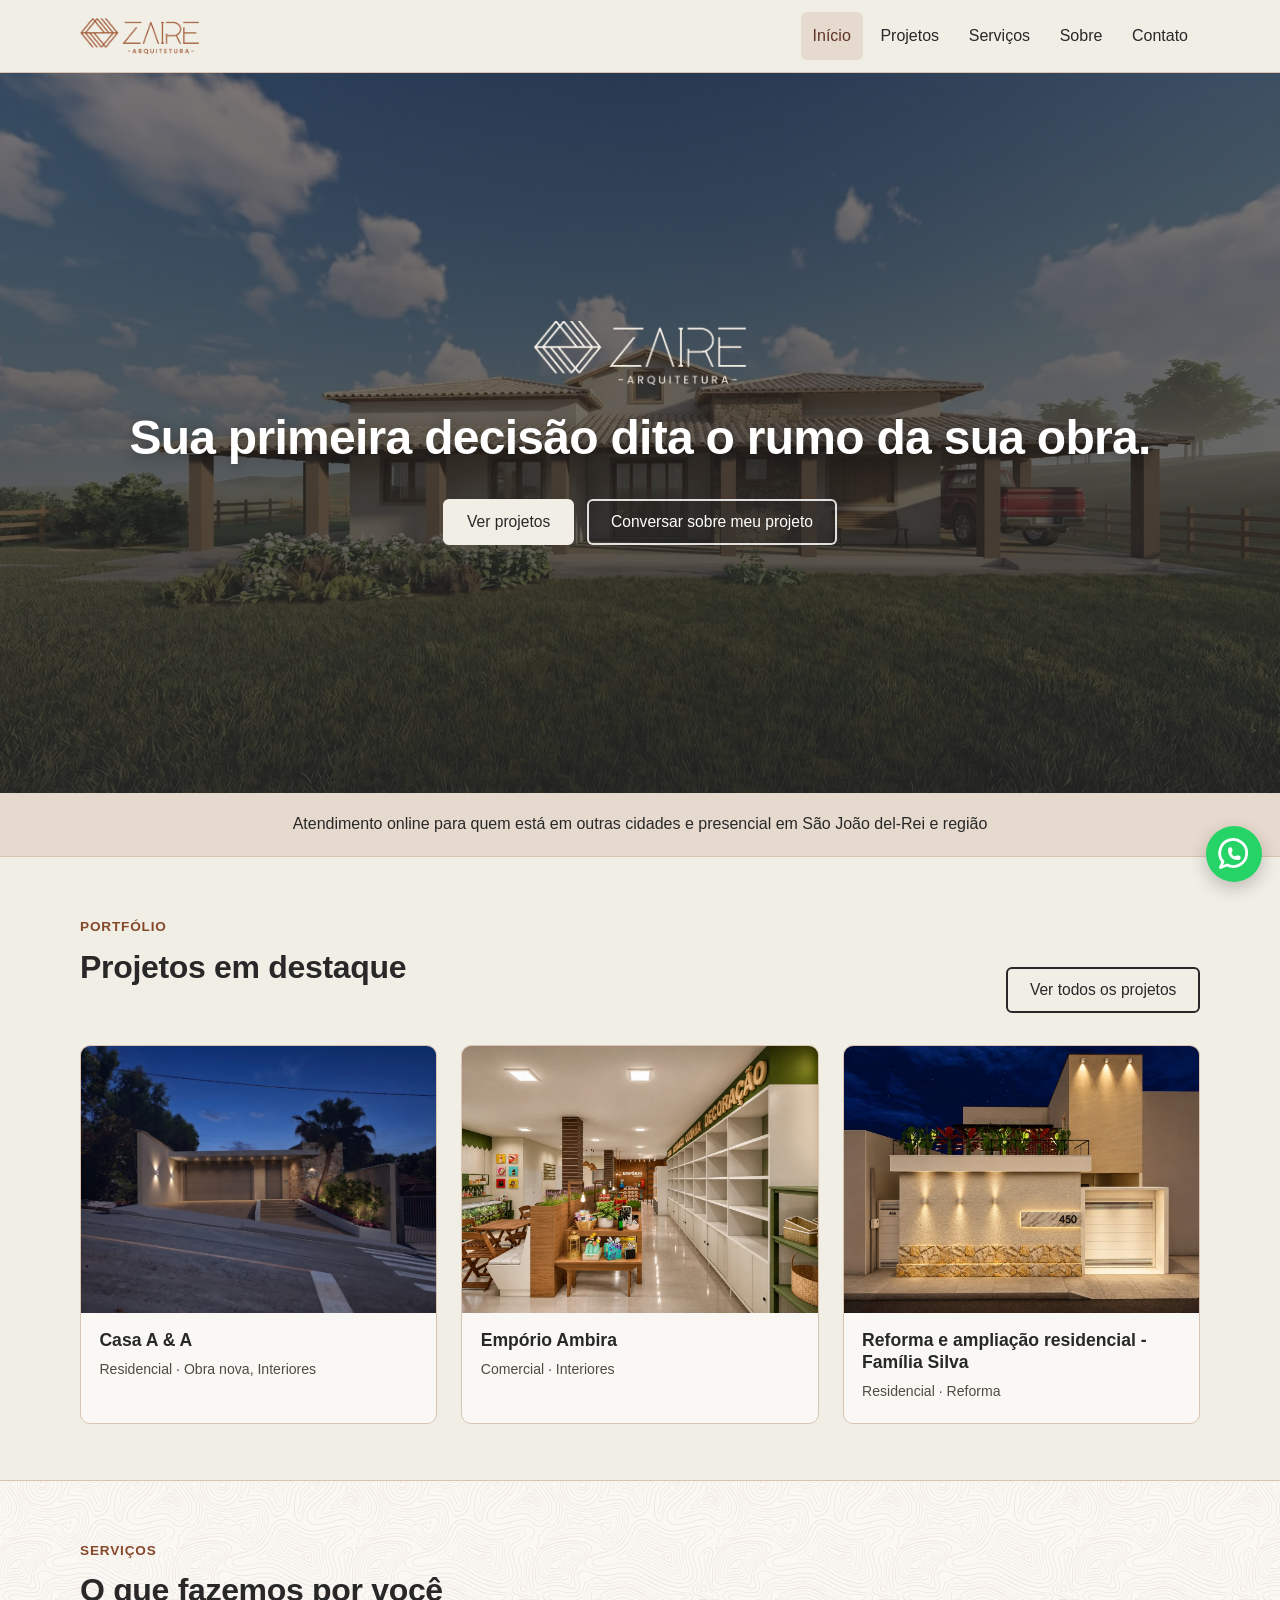
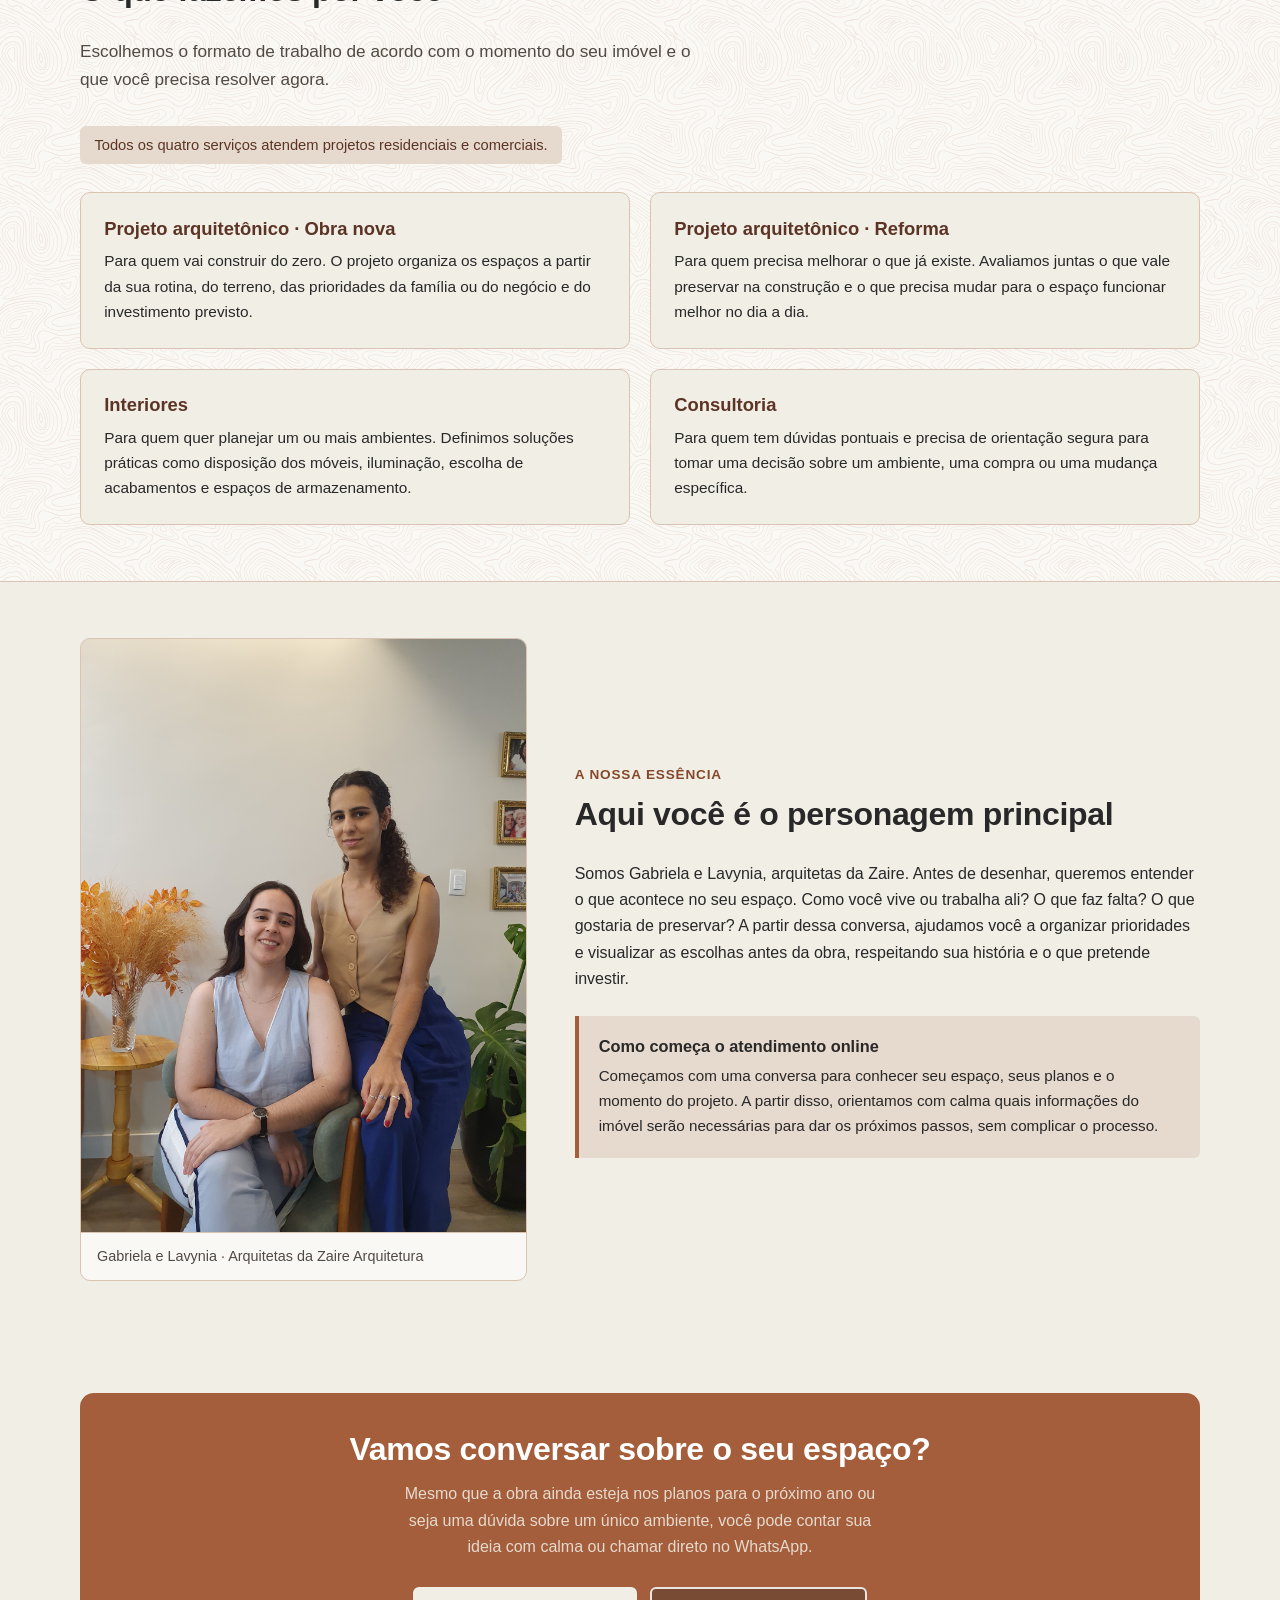
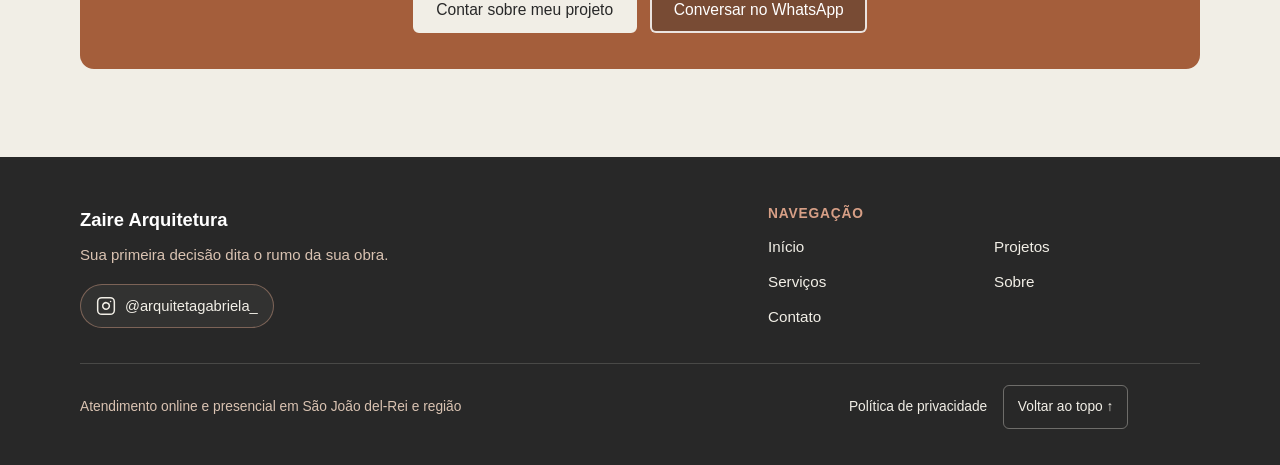
==== index.html @ a19898b3 "first commit" ====
<!DOCTYPE html>
<html lang="pt-BR" class="no-js">
<head>
  <meta charset="utf-8">
  <meta name="viewport" content="width=device-width, initial-scale=1">
  <title>Zaire Arquitetura · Projetos residenciais e comerciais</title>
  <meta name="description" content="Zaire Arquitetura, por Gabriela e Lavynia. Projetos de obra nova, reforma, interiores e consultoria com atendimento online e presencial em São João del-Rei e região.">
  <link rel="stylesheet" href="assets/css/styles.css">
</head>
<body id="topo">
  <a class="skip-link" href="#conteudo">Pular para o conteúdo</a>

  <header class="site-header">
    <div class="container header-inner">
      <a class="brand-link" href="index.html" data-brand-logo>Zaire Arquitetura</a>

      <button
        type="button"
        class="menu-toggle"
        data-menu-toggle
        aria-expanded="false"
        aria-controls="menu-principal"
        aria-label="Abrir menu de navegação"
      >
        Menu
      </button>

      <nav id="menu-principal" class="site-nav" data-site-nav aria-label="Navegação principal">
        <ul class="nav-list">
          <li><a class="nav-link" href="index.html" aria-current="page">Início</a></li>
          <li><a class="nav-link" href="projetos.html">Projetos</a></li>
          <li><a class="nav-link" href="#servicos">Serviços</a></li>
          <li><a class="nav-link" href="#sobre">Sobre</a></li>
          <li><a class="nav-link" href="contato.html">Contato</a></li>
        </ul>
      </nav>
    </div>
  </header>

  <main id="conteudo">
    <!-- Primeira tela: foto de arquitetura, logo centralizada e frase -->
    <section class="hero" aria-label="Apresentação da Zaire Arquitetura">
      <div class="hero-media">
        <img
          src="assets/img/marca/hero-placeholder.webp"
          alt="Ambiente arquitetônico com luz natural — Zaire Arquitetura"
          width="1600"
          height="1000"
          fetchpriority="high"
          decoding="async"
          class="hero-img"
          data-hero-img
        >
        <div class="hero-scrim" aria-hidden="true"></div>
      </div>

      <div class="container hero-content">
        <div class="hero-brand" data-hero-logo>
          <span class="hero-brand-text">Zaire Arquitetura</span>
        </div>

        <h1 class="hero-title">
          Sua primeira decisão dita o rumo da sua obra.
        </h1>

        <div class="hero-actions">
          <a class="btn btn-light" href="projetos.html">Ver projetos</a>
          <a class="btn btn-outline-light" href="contato.html">Conversar sobre meu projeto</a>
        </div>
      </div>
    </section>

    <!-- Abrangência de atendimento -->
    <section class="service-area-bar" aria-label="Abrangência de atendimento">
      <div class="container">
        <p class="service-area-text">
          Atendimento online para quem está em outras cidades e presencial em São João del-Rei e região
        </p>
      </div>
    </section>

    <!-- 1. Projetos em destaque -->
    <section class="section" aria-labelledby="titulo-destaques">
      <div class="container">
        <div class="section-header-row">
          <div>
            <span class="eyebrow">Portfólio</span>
            <h2 id="titulo-destaques">Projetos em destaque</h2>
          </div>
          <a class="btn btn-secondary" href="projetos.html">Ver todos os projetos</a>
        </div>

        <div class="projects-grid" data-featured-projects>
          <noscript>
            <p>Ative o JavaScript para carregar os projetos em destaque aqui, ou acesse diretamente a <a href="projetos.html">página de projetos</a>.</p>
          </noscript>
        </div>
      </div>
    </section>

    <!-- 2. O que fazemos por você -->
    <section id="servicos" data-pattern-band class="section section-alt" aria-labelledby="titulo-servicos">
      <div class="container">
        <div class="section-header">
          <span class="eyebrow">Serviços</span>
          <h2 id="titulo-servicos">O que fazemos por você</h2>
          <p class="lead">Escolhemos o formato de trabalho de acordo com o momento do seu imóvel e o que você precisa resolver agora.</p>
        </div>

        <p class="services-note">Todos os quatro serviços atendem projetos residenciais e comerciais.</p>

        <div class="services-grid">
          <article class="service-card">
            <h3>Projeto arquitetônico · Obra nova</h3>
            <p>Para quem vai construir do zero. O projeto organiza os espaços a partir da sua rotina, do terreno, das prioridades da família ou do negócio e do investimento previsto.</p>
          </article>

          <article class="service-card">
            <h3>Projeto arquitetônico · Reforma</h3>
            <p>Para quem precisa melhorar o que já existe. Avaliamos juntas o que vale preservar na construção e o que precisa mudar para o espaço funcionar melhor no dia a dia.</p>
          </article>

          <article class="service-card">
            <h3>Interiores</h3>
            <p>Para quem quer planejar um ou mais ambientes. Definimos soluções práticas como disposição dos móveis, iluminação, escolha de acabamentos e espaços de armazenamento.</p>
          </article>

          <article class="service-card">
            <h3>Consultoria</h3>
            <p>Para quem tem dúvidas pontuais e precisa de orientação segura para tomar uma decisão sobre um ambiente, uma compra ou uma mudança específica.</p>
          </article>
        </div>
      </div>
    </section>

    <!-- 3. Sobre a Zaire / A nossa essência -->
    <section id="sobre" class="section" aria-labelledby="titulo-sobre">
      <div class="container">
        <div class="about-grid">
          <figure class="about-media" style="margin: 0;">
            <img
              src="assets/img/equipe/equipe-placeholder.webp"
              alt="Espaço reservado para foto das arquitetas Gabriela e Lavynia, da Zaire Arquitetura"
              width="900"
              height="1080"
              loading="lazy"
              decoding="async"
              data-equipe-img
            >
            <figcaption class="about-caption">
              <span data-arquitetas>Gabriela e Lavynia</span> · Arquitetas da Zaire Arquitetura
            </figcaption>
          </figure>

          <div>
            <span class="eyebrow">A nossa essência</span>
            <h2 id="titulo-sobre">Aqui você é o personagem principal</h2>

            <p>
              Somos <span data-arquitetas>Gabriela e Lavynia</span>, arquitetas da Zaire. Antes de desenhar, queremos entender o que acontece no seu espaço. Como você vive ou trabalha ali? O que faz falta? O que gostaria de preservar? A partir dessa conversa, ajudamos você a organizar prioridades e visualizar as escolhas antes da obra, respeitando sua história e o que pretende investir.
            </p>

            <div class="about-online-box">
              <h3>Como começa o atendimento online</h3>
              <p>
                Começamos com uma conversa para conhecer seu espaço, seus planos e o momento do projeto. A partir disso, orientamos com calma quais informações do imóvel serão necessárias para dar os próximos passos, sem complicar o processo.
              </p>
            </div>
          </div>
        </div>
      </div>
    </section>

    <!-- 4. Convite para conversar -->
    <section class="section" aria-labelledby="titulo-convite">
      <div class="container">
        <div class="cta-box">
          <h2 id="titulo-convite">Vamos conversar sobre o seu espaço?</h2>
          <p>
            Mesmo que a obra ainda esteja nos planos para o próximo ano ou seja uma dúvida sobre um único ambiente, você pode contar sua ideia com calma ou chamar direto no WhatsApp.
          </p>
          <div class="cta-actions">
            <a class="btn btn-light" href="contato.html">Contar sobre meu projeto</a>
            <a
              class="btn btn-outline-light"
              href="https://wa.me/5532998498788?text=Ol%C3%A1%21%20Vim%20pelo%20site%20da%20Zaire%20Arquitetura%20e%20gostaria%20de%20conversar%20sobre%20um%20projeto."
              data-whatsapp-link="padrao"
              target="_blank"
              rel="noopener noreferrer"
            >Conversar no WhatsApp</a>
          </div>
        </div>
      </div>
    </section>
  </main>

  <footer class="site-footer">
    <div class="container">
      <div class="footer-grid">
        <div>
          <p class="footer-brand-name">Zaire Arquitetura</p>
          <p class="footer-phrase">Sua primeira decisão dita o rumo da sua obra.</p>
          <p class="footer-instagram" data-instagram-item hidden>
            <a class="footer-instagram-link" href="#" target="_blank" rel="noopener noreferrer">
              <svg viewBox="0 0 24 24" width="20" height="20" fill="none" stroke="currentColor" stroke-width="1.8" stroke-linecap="round" stroke-linejoin="round" aria-hidden="true" focusable="false">
                <rect x="2" y="2" width="20" height="20" rx="5" ry="5"/>
                <path d="M16 11.37A4 4 0 1 1 12.63 8 4 4 0 0 1 16 11.37z"/>
                <line x1="17.5" y1="6.5" x2="17.51" y2="6.5"/>
              </svg>
              <span data-instagram-label>Instagram</span>
            </a>
          </p>
        </div>

        <div>
          <h2 class="footer-heading">Navegação</h2>
          <ul class="footer-links footer-links--two-col">
            <li><a href="index.html">Início</a></li>
            <li><a href="projetos.html">Projetos</a></li>
            <li><a href="index.html#servicos">Serviços</a></li>
            <li><a href="index.html#sobre">Sobre</a></li>
            <li><a href="contato.html">Contato</a></li>
          </ul>
        </div>
      </div>

      <div class="footer-bottom">
        <span>Atendimento online e presencial em São João del-Rei e região</span>
        <div class="footer-bottom-actions">
          <a href="privacidade.html">Política de privacidade</a>
          <a class="back-to-top" href="#topo">Voltar ao topo ↑</a>
        </div>
      </div>
    </div>
  </footer>

  <!-- Botão flutuante verde do WhatsApp -->
  <a
    class="whatsapp-float"
    href="https://wa.me/5532998498788?text=Ol%C3%A1%21%20Vim%20pelo%20site%20da%20Zaire%20Arquitetura%20e%20gostaria%20de%20conversar%20sobre%20um%20projeto."
    data-whatsapp-link="padrao"
    target="_blank"
    rel="noopener noreferrer"
    aria-label="Conversar no WhatsApp com a Zaire Arquitetura"
    title="Conversar no WhatsApp"
  >
    <svg viewBox="0 0 24 24" width="36" height="36" fill="none" stroke="currentColor" stroke-width="1.9" stroke-linecap="round" stroke-linejoin="round" aria-hidden="true" focusable="false">
      <path d="M3 21l1.65-3.8A9 9 0 1 1 7.4 19.35L3 21z"/>
      <path d="M9 10a.5.5 0 0 0 1 0V9a.5.5 0 0 0-1 0v1a5 5 0 0 0 5 5h1a.5.5 0 0 0 0-1h-1a.5.5 0 0 0 0 1"/>
    </svg>
  </a>

  <script src="assets/js/dados.js" defer></script>
  <script src="assets/js/main.js" defer></script>
</body>
</html>
---- assets/css/styles.css ----
/* ==========================================================================
   Zaire Arquitetura — Estilos principais (mobile-first, sem dependências)
   ========================================================================== */

/* Fontes locais Poppins (WOFF2). Enquanto os arquivos não forem adicionados
   em assets/fonts/, o navegador usa automaticamente as fontes de fallback. */
@font-face {
  font-family: "Poppins";
  src: url("../fonts/poppins-regular.woff2") format("woff2");
  font-weight: 400;
  font-style: normal;
  font-display: swap;
}

@font-face {
  font-family: "Poppins";
  src: url("../fonts/poppins-medium.woff2") format("woff2");
  font-weight: 500;
  font-style: normal;
  font-display: swap;
}

@font-face {
  font-family: "Poppins";
  src: url("../fonts/poppins-semibold.woff2") format("woff2");
  font-weight: 600;
  font-style: normal;
  font-display: swap;
}

:root {
  /* Cores principais */
  --cinnamon: #A45E3B;
  --cinnamon-dark: #86482A; /* Contraste >= 5.5:1 sobre Soft Linen */
  --linen: #F1EEE6;
  --linen-surface: #FAF8F4;
  --light-bronze: #D79F86;
  --desert-sand: #DAC3B2;
  --shadow-grey: #282828;

  /* Cores de apoio */
  --pale-oak: #D5C2A2;
  --espresso: #5C3425;
  --almond-cream: #E6D9CD;
  --reddish-brown: #96412C;
  --hunter-green: #465A35;
  --molten-lava: #6F2313;

  /* Semântica */
  --bg: var(--linen);
  --surface: var(--linen-surface);
  --surface-alt: var(--almond-cream);
  --text: var(--shadow-grey);
  --text-muted: #514A44;
  --border: var(--desert-sand);
  --focus: var(--espresso);

  /* Tipografia e espaçamento */
  --font-sans: "Poppins", "Segoe UI", Roboto, "Helvetica Neue", Arial, sans-serif;
  --radius-sm: 6px;
  --radius-md: 10px;
  --radius-lg: 14px;
  --container-max: 1160px;
  --header-height: 72px;
}

/* Reset suave */
*,
*::before,
*::after {
  box-sizing: border-box;
}

html {
  scroll-behavior: smooth;
  font-size: 100%;
}

@media (prefers-reduced-motion: reduce) {
  html {
    scroll-behavior: auto;
  }
  *,
  *::before,
  *::after {
    transition-duration: 0.01ms !important;
    animation-duration: 0.01ms !important;
  }
}

body {
  margin: 0;
  font-family: var(--font-sans);
  font-size: 1rem;
  line-height: 1.65;
  color: var(--text);
  background-color: var(--bg);
  -webkit-font-smoothing: antialiased;
}

img {
  display: block;
  max-width: 100%;
  height: auto;
}

a {
  color: var(--cinnamon-dark);
  text-underline-offset: 3px;
}

a:hover {
  color: var(--espresso);
}

/* Foco visível para navegação por teclado */
:focus-visible {
  outline: 3px solid var(--focus);
  outline-offset: 3px;
  border-radius: 3px;
}

/* Link para pular ao conteúdo */
.skip-link {
  position: absolute;
  left: -9999px;
  top: 0;
  z-index: 1000;
  background: var(--shadow-grey);
  color: #FFFFFF;
  padding: 0.85rem 1.25rem;
  font-weight: 500;
  text-decoration: none;
}

.skip-link:focus {
  left: 1rem;
  top: 1rem;
}

/* Utilitários */
.container {
  width: 100%;
  max-width: var(--container-max);
  margin-inline: auto;
  padding-inline: 1.25rem;
}

.sr-only {
  position: absolute;
  width: 1px;
  height: 1px;
  padding: 0;
  margin: -1px;
  overflow: hidden;
  clip: rect(0, 0, 0, 0);
  white-space: nowrap;
  border: 0;
}

[hidden] {
  display: none !important;
}

/* Tipografia */
h1, h2, h3, h4 {
  margin-top: 0;
  line-height: 1.25;
  font-weight: 600;
  color: var(--shadow-grey);
}

h1 {
  font-size: clamp(1.75rem, 4.5vw, 2.65rem);
  letter-spacing: -0.015em;
}

h2 {
  font-size: clamp(1.4rem, 3.2vw, 2rem);
  letter-spacing: -0.01em;
}

h3 {
  font-size: 1.15rem;
}

p {
  margin-top: 0;
  margin-bottom: 1rem;
}

.eyebrow {
  display: inline-block;
  font-size: 0.85rem;
  font-weight: 600;
  letter-spacing: 0.06em;
  text-transform: uppercase;
  color: var(--cinnamon-dark);
  margin-bottom: 0.5rem;
}

.lead {
  font-size: 1.075rem;
  color: var(--text-muted);
  max-width: 65ch;
}

/* Botões */
.btn {
  display: inline-flex;
  align-items: center;
  justify-content: center;
  gap: 0.5rem;
  min-height: 46px;
  padding: 0.72rem 1.35rem;
  border-radius: var(--radius-sm);
  border: 2px solid transparent;
  font-family: inherit;
  font-size: 0.975rem;
  font-weight: 500;
  line-height: 1.2;
  text-decoration: none;
  cursor: pointer;
  transition: background-color 0.18s ease, color 0.18s ease, border-color 0.18s ease;
}

.btn-primary {
  background-color: var(--cinnamon);
  color: #FFFFFF;
  border-color: var(--cinnamon);
}

.btn-primary:hover {
  background-color: var(--espresso);
  border-color: var(--espresso);
  color: #FFFFFF;
}

.btn-secondary {
  background-color: transparent;
  color: var(--shadow-grey);
  border-color: var(--shadow-grey);
}

.btn-secondary:hover {
  background-color: var(--shadow-grey);
  color: #FFFFFF;
}

.btn-light {
  background-color: var(--linen);
  color: var(--shadow-grey);
  border-color: var(--linen);
}

.btn-light:hover {
  background-color: #FFFFFF;
  border-color: #FFFFFF;
  color: var(--shadow-grey);
}

.btn-outline-light {
  background-color: rgba(40, 40, 40, 0.35);
  color: #FFFFFF;
  border-color: rgba(255, 255, 255, 0.85);
}

.btn-outline-light:hover {
  background-color: #FFFFFF;
  color: var(--shadow-grey);
  border-color: #FFFFFF;
}

.btn[disabled] {
  opacity: 0.65;
  cursor: not-allowed;
}

/* ==========================================================================
   Cabeçalho e Navegação
   ========================================================================== */
.site-header {
  position: sticky;
  top: 0;
  z-index: 100;
  background-color: rgba(241, 238, 230, 0.96);
  backdrop-filter: blur(8px);
  border-bottom: 1px solid var(--border);
}

.header-inner {
  display: flex;
  align-items: center;
  justify-content: space-between;
  min-height: var(--header-height);
  gap: 1rem;
}

.brand-link {
  display: inline-flex;
  align-items: center;
  gap: 0.6rem;
  text-decoration: none;
  color: var(--shadow-grey);
  font-weight: 600;
  font-size: 1.1rem;
  letter-spacing: 0.01em;
  padding-block: 0.35rem;
}

.brand-link:hover {
  color: var(--espresso);
}

.brand-logo-img {
  height: 36px;
  width: auto;
  object-fit: contain;
}

.menu-toggle {
  display: inline-flex;
  align-items: center;
  justify-content: center;
  gap: 0.45rem;
  min-width: 44px;
  min-height: 44px;
  padding: 0.5rem 0.75rem;
  background: transparent;
  border: 1.5px solid var(--border);
  border-radius: var(--radius-sm);
  color: var(--shadow-grey);
  font-family: inherit;
  font-size: 0.92rem;
  font-weight: 500;
  cursor: pointer;
}

.menu-toggle:hover {
  border-color: var(--cinnamon-dark);
}

.site-nav {
  display: none;
  position: absolute;
  top: 100%;
  left: 0;
  right: 0;
  background-color: var(--linen);
  border-bottom: 1px solid var(--border);
  padding: 0.75rem 1.25rem 1.25rem;
  box-shadow: 0 10px 24px rgba(40, 40, 40, 0.08);
}

.site-nav.is-open {
  display: block;
}

/* Fallback caso JS não carregue: navegação visível em telas pequenas também */
.no-js .menu-toggle {
  display: none;
}

.no-js .site-nav {
  display: block;
  position: static;
  box-shadow: none;
  border-bottom: 0;
  padding: 0.5rem 0;
}

.nav-list {
  list-style: none;
  margin: 0;
  padding: 0;
  display: flex;
  flex-direction: column;
  gap: 0.25rem;
}

.nav-link {
  display: block;
  padding: 0.65rem 0.75rem;
  color: var(--shadow-grey);
  text-decoration: none;
  font-weight: 500;
  border-radius: var(--radius-sm);
}

.nav-link:hover,
.nav-link[aria-current="page"] {
  background-color: var(--almond-cream);
  color: var(--espresso);
}

/* ==========================================================================
   Hero (Página inicial)
   ========================================================================== */
.hero {
  position: relative;
  min-height: min(82vh, 720px);
  display: flex;
  align-items: center;
  justify-content: center;
  overflow: hidden;
  background-color: var(--espresso);
  color: #FFFFFF;
}

.hero-media {
  position: absolute;
  inset: 0;
  width: 100%;
  height: 100%;
}

.hero-img {
  width: 100%;
  height: 100%;
  object-fit: cover;
  object-position: center;
}

/* Camada escura para garantir contraste mesmo com fotos claras */
.hero-scrim {
  position: absolute;
  inset: 0;
  background: linear-gradient(
    180deg,
    rgba(40, 40, 40, 0.54) 0%,
    rgba(40, 40, 40, 0.66) 55%,
    rgba(40, 40, 40, 0.80) 100%
  );
}

.hero-content {
  position: relative;
  z-index: 2;
  text-align: center;
  padding-block: 4.5rem;
  /* max-width: 720px; */
}

.hero-brand {
  margin-bottom: 1.5rem;
  display: flex;
  justify-content: center;
  align-items: center;
}

.hero-logo-img {
  max-height: 64px;
  width: auto;
}

.hero-brand-text {
  font-size: clamp(1.15rem, 2.5vw, 1.4rem);
  font-weight: 600;
  letter-spacing: 0.14em;
  text-transform: uppercase;
  color: var(--linen);
}

.hero-title {
  color: #FFFFFF;
  font-size: clamp(1.85rem, 5.2vw, 3rem);
  font-weight: 600;
  line-height: 1.22;
  margin-bottom: 2rem;
  text-shadow: 0 2px 14px rgba(0, 0, 0, 0.35);
}

.hero-actions {
  display: flex;
  flex-direction: column;
  gap: 0.85rem;
  justify-content: center;
  align-items: stretch;
  max-width: 340px;
  margin-inline: auto;
}

/* Faixa de abrangência logo após o hero */
.service-area-bar {
  background-color: var(--almond-cream);
  border-bottom: 1px solid var(--border);
  padding-block: 1.15rem;
  text-align: center;
}

.service-area-bar.has-pattern {
  background-repeat: repeat;
  background-size: 240px auto;
}

.service-area-text {
  margin: 0;
  font-size: 1rem;
  font-weight: 500;
  color: var(--shadow-grey);
}

.has-pattern {
  background-repeat: repeat;
  background-position: center;
  background-size: 360px auto; /* ajuste o tamanho do desenho conforme preferir */
}

/* ==========================================================================
   Seções gerais
   ========================================================================== */
.section {
  padding-block: 3.5rem;
}

.section-alt {
  background-color: var(--surface);
  border-top: 1px solid var(--border);
  border-bottom: 1px solid var(--border);
}

.section-header {
  margin-bottom: 2rem;
}

.section-header-row {
  display: flex;
  flex-direction: column;
  gap: 1rem;
  margin-bottom: 2rem;
}

/* ==========================================================================
   Grade de Projetos (Home e Projetos)
   ========================================================================== */
.projects-grid {
  display: grid;
  grid-template-columns: 1fr;
  gap: 1.5rem;
}

.project-card {
  display: flex;
  flex-direction: column;
  background-color: var(--surface);
  border: 1px solid var(--border);
  border-radius: var(--radius-md);
  overflow: hidden;
  text-decoration: none;
  color: inherit;
  transition: border-color 0.18s ease, transform 0.18s ease, box-shadow 0.18s ease;
}

.project-card:hover {
  border-color: var(--cinnamon);
  transform: translateY(-2px);
  box-shadow: 0 8px 22px rgba(40, 40, 40, 0.08);
  color: inherit;
}

.project-card-media {
  position: relative;
  aspect-ratio: 4 / 3;
  background-color: var(--almond-cream);
  overflow: hidden;
}

.project-card-media img {
  width: 100%;
  height: 100%;
  object-fit: cover;
}

.demo-badge {
  position: absolute;
  top: 0.75rem;
  left: 0.75rem;
  background-color: rgba(40, 40, 40, 0.86);
  color: #FFFFFF;
  font-size: 0.75rem;
  font-weight: 500;
  padding: 0.25rem 0.6rem;
  border-radius: 4px;
}

.project-card-body {
  padding: 1.1rem 1.15rem 1.25rem;
  display: flex;
  flex-direction: column;
  gap: 0.35rem;
}

.project-card-title {
  margin: 0;
  font-size: 1.1rem;
  font-weight: 600;
  color: var(--shadow-grey);
}

.project-card-meta {
  margin: 0;
  font-size: 0.88rem;
  color: var(--text-muted);
}

/* ==========================================================================
   Serviços
   ========================================================================== */
.services-note {
  display: inline-block;
  background-color: var(--almond-cream);
  color: var(--espresso);
  padding: 0.45rem 0.9rem;
  border-radius: var(--radius-sm);
  font-size: 0.92rem;
  font-weight: 500;
  margin-bottom: 1.75rem;
}

.services-grid {
  display: grid;
  grid-template-columns: 1fr;
  gap: 1.25rem;
}

.service-card {
  background-color: var(--bg);
  border: 1px solid var(--border);
  border-radius: var(--radius-md);
  padding: 1.45rem;
}

.service-card h3 {
  margin-bottom: 0.55rem;
  color: var(--espresso);
}

.service-card p {
  margin-bottom: 0;
  color: var(--text);
  font-size: 0.96rem;
}

/* ==========================================================================
   Sobre a Zaire / A nossa essência
   ========================================================================== */
.about-grid {
  display: grid;
  grid-template-columns: 1fr;
  gap: 2rem;
  align-items: center;
}

.about-media {
  border-radius: var(--radius-md);
  overflow: hidden;
  border: 1px solid var(--border);
  background-color: var(--almond-cream);
}

.about-caption {
  padding: 0.75rem 1rem;
  font-size: 0.9rem;
  font-weight: 500;
  color: var(--text-muted);
  background-color: var(--surface);
  border-top: 1px solid var(--border);
}

.about-online-box {
  margin-top: 1.5rem;
  padding: 1.25rem;
  background-color: var(--almond-cream);
  border-left: 4px solid var(--cinnamon);
  border-radius: 0 var(--radius-sm) var(--radius-sm) 0;
}

.about-online-box h3 {
  font-size: 1.02rem;
  margin-bottom: 0.4rem;
}

.about-online-box p {
  margin-bottom: 0;
  font-size: 0.95rem;
}

/* ==========================================================================
   Convite para conversar
   ========================================================================== */
.cta-box {
  background-color: var(--cinnamon);
  color: var(--linen);
  border-radius: var(--radius-lg);
  padding: 2.25rem 1.5rem;
  text-align: center;
}

.cta-box h2 {
  color: #FFFFFF;
  margin-bottom: 0.75rem;
}

.cta-box p {
  color: var(--almond-cream);
  max-width: 56ch;
  margin-inline: auto;
  margin-bottom: 1.65rem;
}

.cta-actions {
  display: flex;
  flex-direction: column;
  gap: 0.85rem;
  justify-content: center;
  max-width: 420px;
  margin-inline: auto;
}

/* ==========================================================================
   Página Projetos — Filtros
   ========================================================================== */
.page-hero {
  padding-block: 2.75rem 1.5rem;
  border-bottom: 1px solid var(--border);
  background-color: var(--surface);
}

.filters-panel {
  background-color: var(--surface);
  border: 1px solid var(--border);
  border-radius: var(--radius-md);
  padding: 1.25rem;
  margin-bottom: 1.75rem;
  display: flex;
  flex-direction: column;
  gap: 1.15rem;
}

.filter-group {
  border: 0;
  margin: 0;
  padding: 0;
}

.filter-group legend {
  font-size: 0.88rem;
  font-weight: 600;
  color: var(--text-muted);
  margin-bottom: 0.55rem;
  padding: 0;
}

.filter-chips {
  display: flex;
  flex-wrap: wrap;
  gap: 0.5rem;
}

.filter-btn {
  min-height: 44px;
  padding: 0.5rem 0.95rem;
  border-radius: 999px;
  border: 1.5px solid var(--border);
  background-color: var(--bg);
  color: var(--shadow-grey);
  font-family: inherit;
  font-size: 0.92rem;
  font-weight: 500;
  cursor: pointer;
  transition: background-color 0.15s ease, color 0.15s ease, border-color 0.15s ease;
}

.filter-btn:hover {
  border-color: var(--cinnamon);
}

.filter-btn[aria-pressed="true"] {
  background-color: var(--cinnamon);
  border-color: var(--cinnamon);
  color: #FFFFFF;
}

.filters-footer {
  display: flex;
  flex-wrap: wrap;
  align-items: center;
  justify-content: space-between;
  gap: 0.75rem;
  padding-top: 0.85rem;
  border-top: 1px solid var(--border);
  font-size: 0.92rem;
  color: var(--text-muted);
}

.btn-link-reset {
  background: none;
  border: 0;
  padding: 0.45rem 0.25rem;
  min-height: 44px;
  font-family: inherit;
  font-size: 0.92rem;
  font-weight: 600;
  color: var(--cinnamon-dark);
  text-decoration: underline;
  cursor: pointer;
}

.btn-link-reset:hover {
  color: var(--espresso);
}

.empty-state {
  text-align: center;
  background-color: var(--surface);
  border: 1px dashed var(--border);
  border-radius: var(--radius-md);
  padding: 2.5rem 1.5rem;
}

/* ==========================================================================
   Página Individual de Projeto (25% / 75% no computador)
   ========================================================================== */
.project-detail-section {
  padding-block: 2rem 4rem;
}

.back-link {
  display: inline-flex;
  align-items: center;
  gap: 0.4rem;
  min-height: 44px;
  font-weight: 500;
  text-decoration: none;
  color: var(--cinnamon-dark);
  margin-bottom: 1.25rem;
}

.back-link:hover {
  text-decoration: underline;
}

.project-layout {
  display: grid;
  grid-template-columns: 1fr;
  gap: 2rem;
  align-items: start;
}

.project-info {
  background-color: var(--surface);
  border: 1px solid var(--border);
  border-radius: var(--radius-md);
  padding: 1.5rem;
}

.project-demo-banner {
  display: inline-block;
  background-color: var(--almond-cream);
  color: var(--espresso);
  font-size: 0.82rem;
  font-weight: 600;
  padding: 0.3rem 0.65rem;
  border-radius: 4px;
  margin-bottom: 0.75rem;
}

.project-specs {
  display: grid;
  grid-template-columns: 1fr;
  gap: 0.65rem;
  margin: 1.25rem 0 1.5rem;
  padding: 1rem 0;
  border-top: 1px solid var(--border);
  border-bottom: 1px solid var(--border);
}

.spec-item dt {
  font-size: 0.8rem;
  font-weight: 600;
  text-transform: uppercase;
  letter-spacing: 0.05em;
  color: var(--text-muted);
}

.spec-item dd {
  margin: 0.1rem 0 0;
  font-size: 0.96rem;
  color: var(--shadow-grey);
}

.project-gallery {
  display: flex;
  flex-direction: column;
  gap: 1.5rem;
}

.project-figure {
  margin: 0;
  background-color: var(--surface);
  border: 1px solid var(--border);
  border-radius: var(--radius-md);
  overflow: hidden;
}

.project-figure img {
  width: 100%;
  height: auto;
}

.project-figure figcaption {
  padding: 0.7rem 1rem;
  font-size: 0.88rem;
  color: var(--text-muted);
  border-top: 1px solid var(--border);
}

/* ==========================================================================
   Página de Contato
   ========================================================================== */
.contact-options {
  display: grid;
  grid-template-columns: 1fr;
  gap: 1rem;
  margin-top: 1.5rem;
}

.contact-option-card {
  background-color: var(--bg);
  border: 1px solid var(--border);
  border-radius: var(--radius-md);
  padding: 1.25rem;
  display: flex;
  flex-direction: column;
  justify-content: space-between;
  gap: 0.85rem;
}

.contact-option-card h2 {
  font-size: 1.15rem;
  margin-bottom: 0.25rem;
}

.contact-option-card p {
  margin-bottom: 0;
  font-size: 0.94rem;
  color: var(--text-muted);
}

.contact-form-wrap {
  max-width: 760px;
}

.form-block {
  background-color: var(--surface);
  border: 1px solid var(--border);
  border-radius: var(--radius-md);
  padding: 1.5rem;
  margin-bottom: 1.5rem;
}

.form-block-title {
  font-size: 1.2rem;
  margin-bottom: 1.15rem;
  padding-bottom: 0.6rem;
  border-bottom: 1px solid var(--border);
  color: var(--espresso);
}

.field {
  margin-bottom: 1.2rem;
}

.field:last-child {
  margin-bottom: 0;
}

.field label,
.field legend {
  display: block;
  font-weight: 500;
  font-size: 0.96rem;
  margin-bottom: 0.4rem;
  color: var(--shadow-grey);
}

.field-optional {
  font-weight: 400;
  font-size: 0.86rem;
  color: var(--text-muted);
}

.field-required {
  color: var(--reddish-brown);
  font-weight: 600;
}

.field-hint {
  display: block;
  font-size: 0.86rem;
  color: var(--text-muted);
  margin-top: -0.15rem;
  margin-bottom: 0.45rem;
}

.field input[type="text"],
.field input[type="tel"],
.field select,
.field textarea {
  width: 100%;
  min-height: 46px;
  padding: 0.65rem 0.85rem;
  font-family: inherit;
  font-size: 1rem;
  color: var(--shadow-grey);
  background-color: #FFFFFF;
  border: 1.5px solid var(--border);
  border-radius: var(--radius-sm);
}

.field textarea {
  min-height: 120px;
  resize: vertical;
}

.field input[aria-invalid="true"],
.field select[aria-invalid="true"],
.field textarea[aria-invalid="true"] {
  border-color: var(--molten-lava);
}

.field-error {
  margin-top: 0.35rem;
  font-size: 0.88rem;
  font-weight: 500;
  color: var(--molten-lava);
}

.radio-group {
  border: 0;
  padding: 0;
  margin: 0;
}

.radio-options {
  display: flex;
  flex-wrap: wrap;
  gap: 0.6rem;
}

.radio-pill {
  position: relative;
  display: inline-flex;
  align-items: center;
  gap: 0.45rem;
  min-height: 44px;
  padding: 0.5rem 0.9rem;
  background-color: #FFFFFF;
  border: 1.5px solid var(--border);
  border-radius: var(--radius-sm);
  cursor: pointer;
  font-size: 0.94rem;
  font-weight: 400;
}

.radio-pill input {
  accent-color: var(--cinnamon);
  width: 18px;
  height: 18px;
  margin: 0;
}

.radio-pill:has(input:checked) {
  border-color: var(--cinnamon);
  background-color: var(--almond-cream);
  font-weight: 500;
}

.form-privacy-note {
  font-size: 0.88rem;
  color: var(--text-muted);
  margin-bottom: 1.15rem;
}

.form-actions {
  display: flex;
  /*justify-content: flex-end;*/
  justify-content: center;
}

.form-status {
  margin-top: 1.25rem;
  padding: 1.15rem 1.25rem;
  border-radius: var(--radius-md);
  border: 1.5px solid transparent;
}

.form-status--success {
  background-color: #EEF3EA;
  border-color: var(--hunter-green);
  color: #223018;
}

.form-status--error {
  background-color: #FBF0EC;
  border-color: var(--molten-lava);
  color: #4D170B;
}

.form-status p:last-child {
  margin-bottom: 0;
}

/* ==========================================================================
   Página de Privacidade (Painel claro inspirado em transparência direta)
   ========================================================================== */
.privacy-summary-grid {
  display: grid;
  grid-template-columns: 1fr;
  gap: 1rem;
  margin-bottom: 2.25rem;
}

.privacy-card {
  background-color: var(--surface);
  border: 1px solid var(--border);
  border-radius: var(--radius-md);
  padding: 1.25rem;
}

.privacy-status {
  display: inline-block;
  font-size: 0.8rem;
  font-weight: 600;
  padding: 0.22rem 0.6rem;
  border-radius: 999px;
  margin-bottom: 0.55rem;
}

.privacy-status--off {
  background-color: #EEF3EA;
  color: var(--hunter-green);
}

.privacy-status--active {
  background-color: var(--almond-cream);
  color: var(--espresso);
}

.prose {
  max-width: 72ch;
}

.prose h2 {
  margin-top: 2rem;
  margin-bottom: 0.65rem;
  font-size: 1.3rem;
}

.prose ul {
  padding-left: 1.25rem;
  margin-bottom: 1.15rem;
}

.prose li {
  margin-bottom: 0.45rem;
}

/* ==========================================================================
   Rodapé e Botão Flutuante do WhatsApp
   ========================================================================== */
   .site-footer {
    background-color: var(--shadow-grey);
    color: var(--linen);
    /* Espaço inferior extra para o botão flutuante não cobrir links no celular */
    padding-block: 3rem 5.5rem;
    margin-top: 2rem;
  }
  
  .footer-grid {
    display: grid;
    grid-template-columns: 1fr;
    gap: 2rem;
    padding-bottom: 2rem;
    border-bottom: 1px solid rgba(241, 238, 230, 0.16);
  }
  
  .footer-brand-name {
    font-size: 1.15rem;
    font-weight: 600;
    color: #FFFFFF;
    margin-bottom: 0.5rem;
  }
  
  .footer-phrase,
  .footer-info {
    color: var(--desert-sand);
    font-size: 0.94rem;
    max-width: 42ch;
    margin-bottom: 0.75rem;
  }
  
  .footer-instagram {
    margin-top: 1rem;
    margin-bottom: 0;
  }
  
  .footer-instagram-link {
    display: inline-flex;
    align-items: center;
    gap: 0.55rem;
    min-height: 44px;
    padding: 0.45rem 0.95rem;
    border: 1px solid rgba(215, 159, 134, 0.45);
    border-radius: 999px;
    background-color: rgba(241, 238, 230, 0.05);
    color: var(--linen);
    font-size: 0.92rem;
    font-weight: 500;
    text-decoration: none;
    transition: background-color 0.18s ease, border-color 0.18s ease, color 0.18s ease;
  }
  
  .footer-instagram-link:hover {
    background-color: var(--cinnamon);
    border-color: var(--cinnamon);
    color: #FFFFFF;
    text-decoration: none;
  }
  
  .footer-heading {
    font-size: 0.86rem;
    text-transform: uppercase;
    letter-spacing: 0.06em;
    color: var(--light-bronze);
    margin-bottom: 0.75rem;
  }
  
  .footer-links {
    list-style: none;
    margin: 0;
    padding: 0;
    display: flex;
    flex-direction: column;
    gap: 0.45rem;
  }
  
  .footer-links--two-col {
    display: grid;
    grid-template-columns: repeat(2, minmax(0, 1fr));
    gap: 0.55rem 1.25rem;
  }
  
  .footer-links a {
    color: var(--linen);
    text-decoration: none;
    font-size: 0.95rem;
  }
  
  .footer-links a:hover {
    color: var(--light-bronze);
    text-decoration: underline;
  }
  
  .footer-bottom {
    padding-top: 1.35rem;
    font-size: 0.86rem;
    color: var(--desert-sand);
    display: flex;
    flex-direction: column;
    gap: 0.85rem;
  }
  
  .footer-bottom-actions {
    display: flex;
    flex-wrap: wrap;
    align-items: center;
    gap: 1rem;
  }
  
  .footer-bottom a {
    color: var(--linen);
    text-decoration: none;
  }
  
  .footer-bottom a:hover {
    color: var(--light-bronze);
    text-decoration: underline;
  }
  
  .back-to-top {
    display: inline-flex;
    align-items: center;
    min-height: 44px;
    padding: 0.35rem 0.85rem;
    border: 1px solid rgba(241, 238, 230, 0.35);
    border-radius: var(--radius-sm);
    font-weight: 500;
  }
  
  .back-to-top:hover {
    border-color: var(--light-bronze);
    text-decoration: none;
  }
  
  /* Botão flutuante verde do WhatsApp */
  .whatsapp-float {
    position: fixed;
    right: 1.15rem;
    bottom: 1.15rem;
    z-index: 200;
    width: 56px;
    height: 56px;
    border-radius: 50%;
    background-color: #25D366;
    /* Se quiser o verde levemente translúcido, troque a linha acima por:
       background-color: rgba(37, 211, 102, 0.88); */
    color: #FFFFFF;
    display: inline-flex;
    align-items: center;
    justify-content: center;
    box-shadow: 0 6px 18px rgba(0, 0, 0, 0.22);
    transition: transform 0.18s ease, background-color 0.18s ease, box-shadow 0.18s ease;
  }
  
  .whatsapp-float:hover {
    background-color: #1EBE57;
    color: #FFFFFF;
    transform: translateY(-2px);
    box-shadow: 0 8px 22px rgba(0, 0, 0, 0.28);
  }
  
  .whatsapp-float:focus-visible {
    outline: 3px solid var(--shadow-grey);
    outline-offset: 3px;
  }

.back-to-top {
  display: inline-flex;
  align-items: center;
  min-height: 44px;
  padding: 0.35rem 0.85rem;
  border: 1px solid rgba(241, 238, 230, 0.35);
  border-radius: var(--radius-sm);
  font-weight: 500;
}

.back-to-top:hover {
  border-color: var(--light-bronze);
  text-decoration: none;
}

/* ==========================================================================
   Breakpoints responsivos (tablet e desktop)
   ========================================================================== */
@media (min-width: 640px) {
  .hero-actions,
  .cta-actions {
    flex-direction: row;
    max-width: none;
  }

  .projects-grid {
    grid-template-columns: repeat(2, 1fr);
  }

  .services-grid,
  .contact-options,
  .privacy-summary-grid {
    grid-template-columns: repeat(2, 1fr);
  }

  .section-header-row {
    flex-direction: row;
    align-items: flex-end;
    justify-content: space-between;
  }
}

@media (min-width: 860px) {
  .menu-toggle {
    display: none;
  }

  .site-nav {
    display: block;
    position: static;
    background: transparent;
    border-bottom: 0;
    padding: 0;
    box-shadow: none;
  }

  .nav-list {
    flex-direction: row;
    align-items: center;
    gap: 0.35rem;
  }

  .projects-grid {
    grid-template-columns: repeat(3, 1fr);
  }

  .about-grid {
    grid-template-columns: 5fr 7fr;
    gap: 3rem;
  }

  /* Composição ~25% coluna esquerda / ~75% coluna direita no computador */
  .project-layout {
    grid-template-columns: minmax(250px, 1fr) 3fr;
    gap: 2.25rem;
  }

  .site-footer {
    padding-bottom: 2.25rem;
  }

  .footer-grid {
    grid-template-columns: 1.5fr 1fr;
    gap: 2.5rem;
  }

  .footer-bottom {
    flex-direction: row;
    align-items: center;
    justify-content: space-between;
    padding-right: 4.5rem;
  }
}
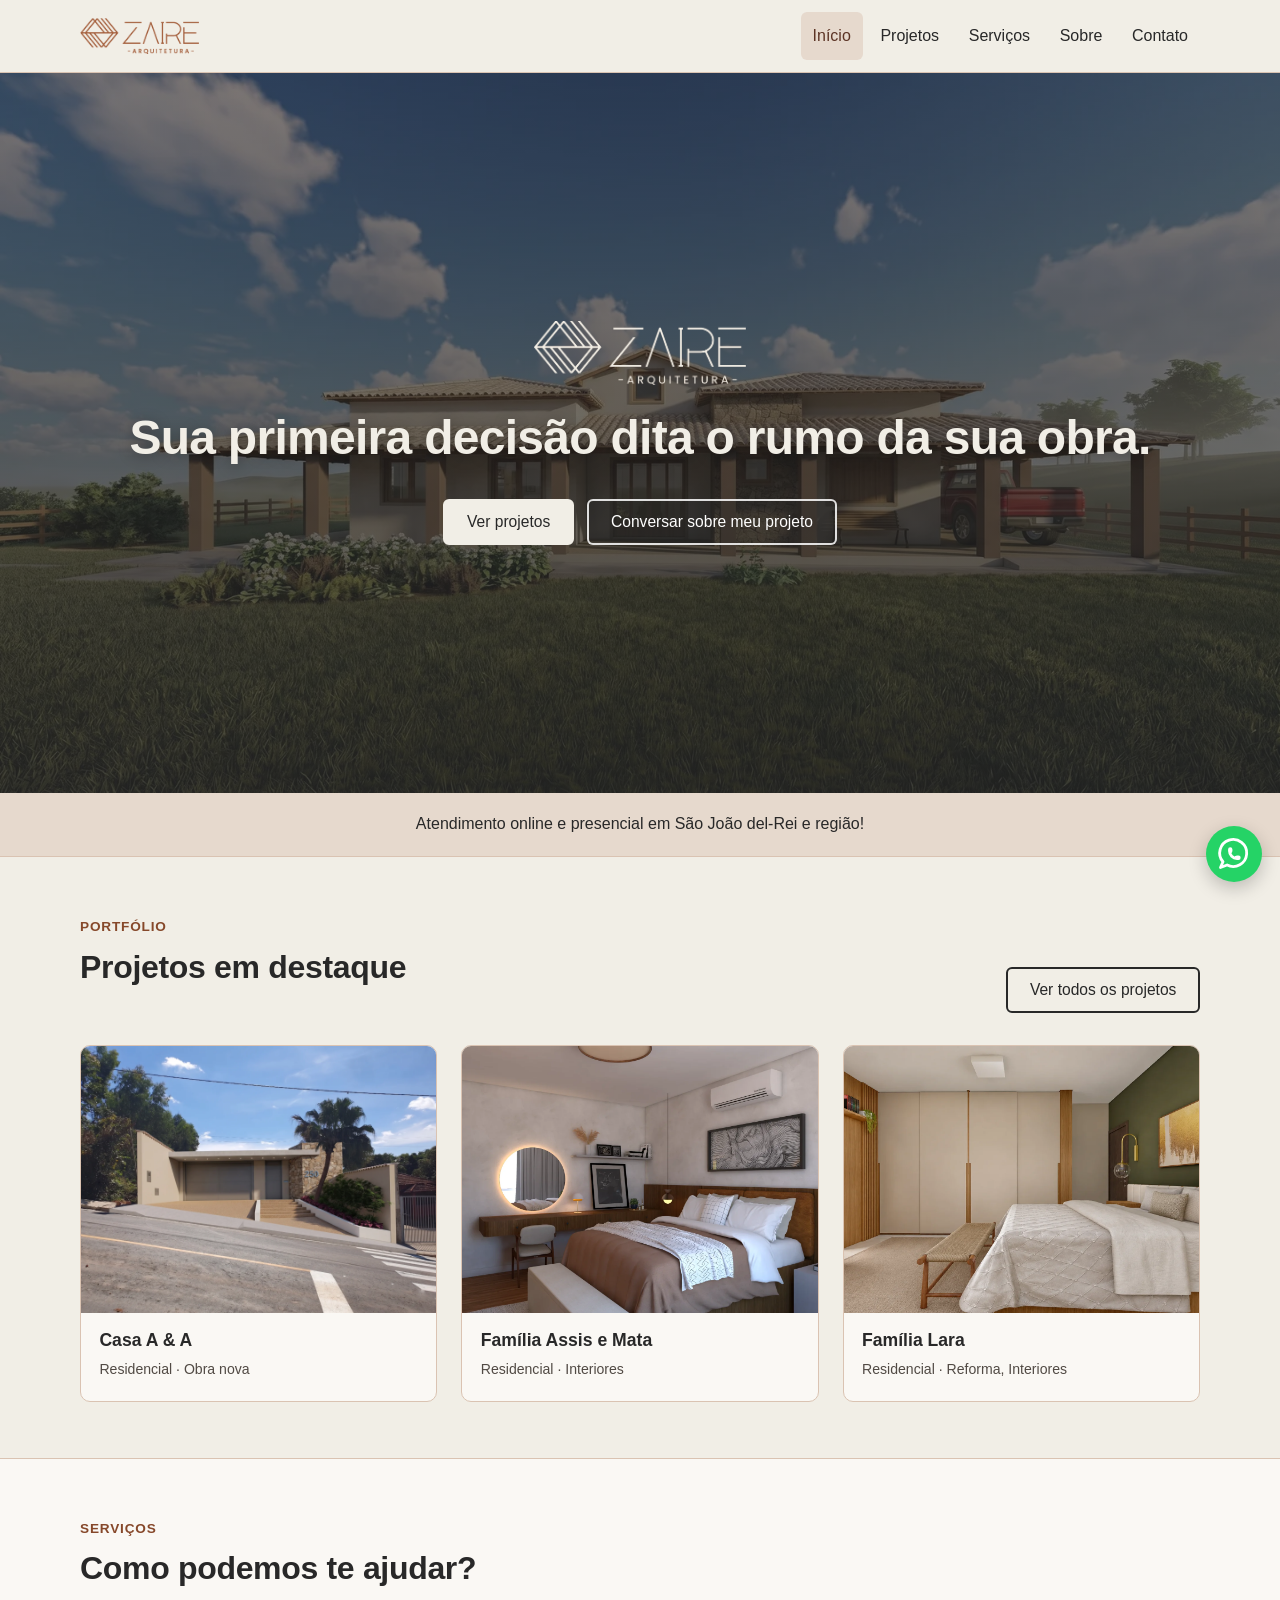
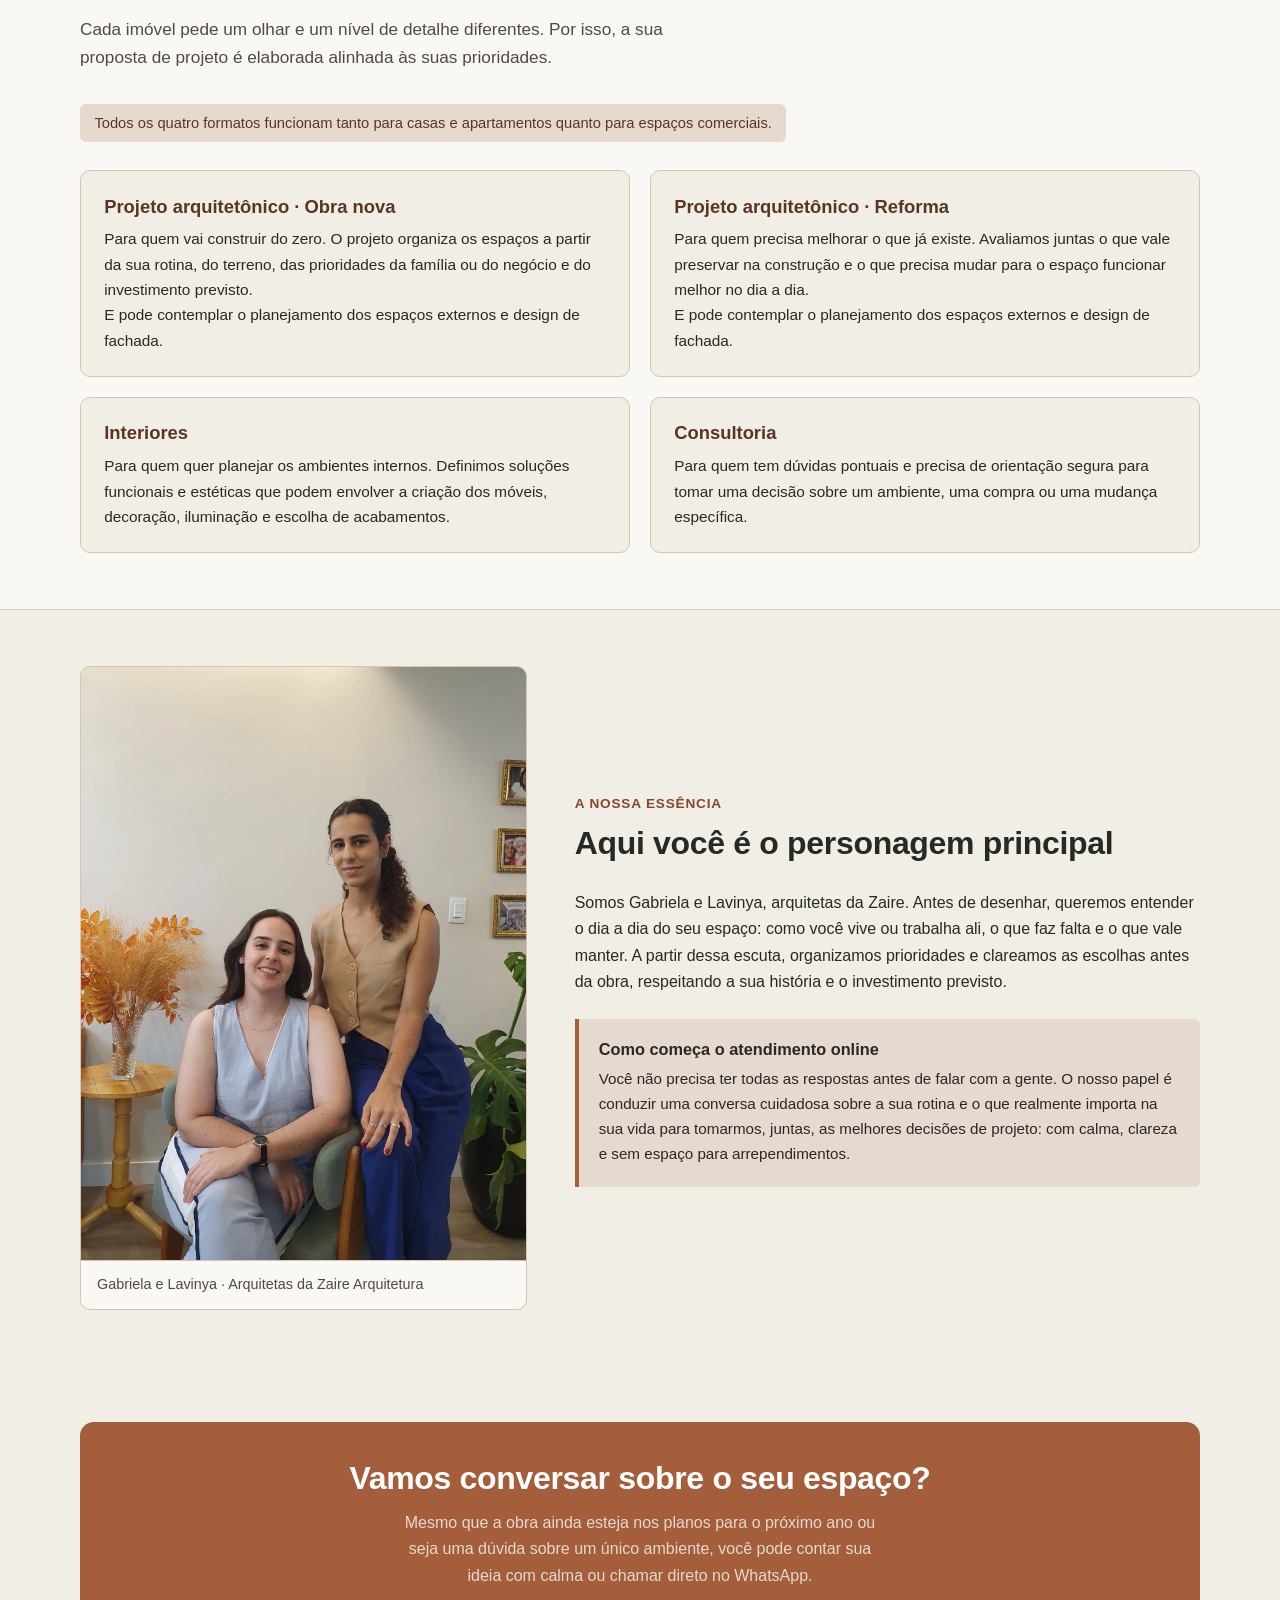
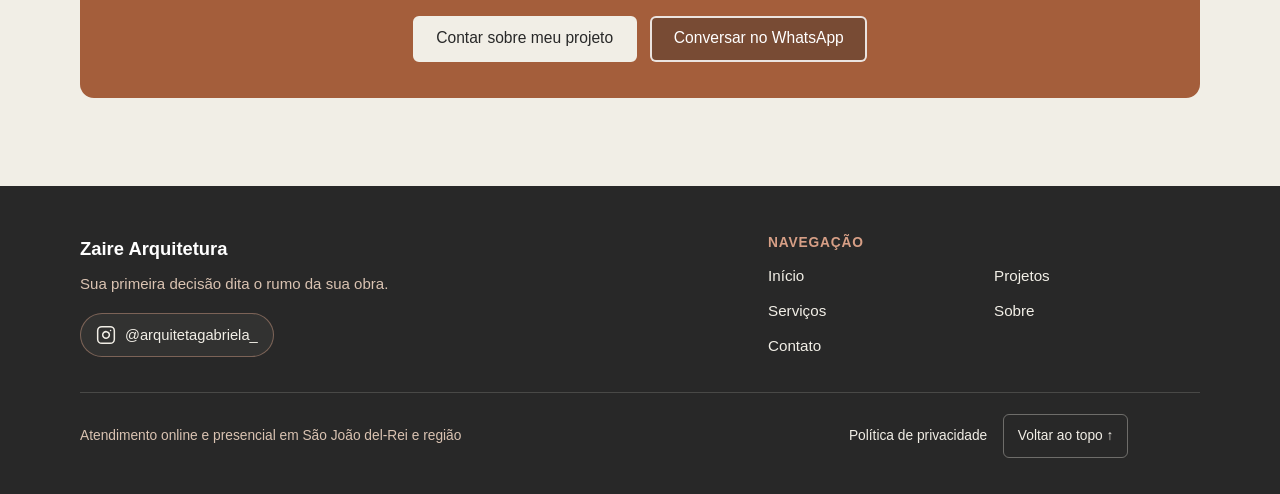
==== commit d75ce675: "Primeira atualização geral" ====
--- a/index.html
+++ b/index.html
@@ -4,7 +4,7 @@
   <meta charset="utf-8">
   <meta name="viewport" content="width=device-width, initial-scale=1">
   <title>Zaire Arquitetura · Projetos residenciais e comerciais</title>
-  <meta name="description" content="Zaire Arquitetura, por Gabriela e Lavynia. Projetos de obra nova, reforma, interiores e consultoria com atendimento online e presencial em São João del-Rei e região.">
+  <meta name="description" content="Zaire Arquitetura, por Gabriela e Lavinya. Projetos de obra nova, reforma, interiores e consultoria com atendimento online e presencial em São João del-Rei e região.">
   <link rel="stylesheet" href="assets/css/styles.css">
 </head>
 <body id="topo">
@@ -74,7 +74,7 @@
     <section class="service-area-bar" aria-label="Abrangência de atendimento">
       <div class="container">
         <p class="service-area-text">
-          Atendimento online para quem está em outras cidades e presencial em São João del-Rei e região
+          Atendimento online e presencial em São João del-Rei e região!
         </p>
       </div>
     </section>
@@ -98,31 +98,31 @@
       </div>
     </section>
 
-    <!-- 2. O que fazemos por você -->
-    <section id="servicos" data-pattern-band class="section section-alt" aria-labelledby="titulo-servicos">
+    <!-- 2. Como podemos te ajudar? -->
+    <section id="servicos" class="section section-alt" aria-labelledby="titulo-servicos">
       <div class="container">
         <div class="section-header">
           <span class="eyebrow">Serviços</span>
-          <h2 id="titulo-servicos">O que fazemos por você</h2>
-          <p class="lead">Escolhemos o formato de trabalho de acordo com o momento do seu imóvel e o que você precisa resolver agora.</p>
-        </div>
-
-        <p class="services-note">Todos os quatro serviços atendem projetos residenciais e comerciais.</p>
+          <h2 id="titulo-servicos">Como podemos te ajudar?</h2>
+          <p class="lead">​Cada imóvel pede um olhar e um nível de detalhe diferentes. Por isso, a sua proposta de projeto é elaborada alinhada às suas prioridades.</p>
+        </div>
+
+        <p class="services-note">Todos os quatro formatos funcionam tanto para casas e apartamentos quanto para espaços comerciais.</p>
 
         <div class="services-grid">
           <article class="service-card">
             <h3>Projeto arquitetônico · Obra nova</h3>
-            <p>Para quem vai construir do zero. O projeto organiza os espaços a partir da sua rotina, do terreno, das prioridades da família ou do negócio e do investimento previsto.</p>
+            <p>Para quem vai construir do zero. O projeto organiza os espaços a partir da sua rotina, do terreno, das prioridades da família ou do negócio e do investimento previsto.</p><p> E pode contemplar o planejamento dos espaços externos e design de fachada.</p>
           </article>
 
           <article class="service-card">
             <h3>Projeto arquitetônico · Reforma</h3>
-            <p>Para quem precisa melhorar o que já existe. Avaliamos juntas o que vale preservar na construção e o que precisa mudar para o espaço funcionar melhor no dia a dia.</p>
+            <p>Para quem precisa melhorar o que já existe. Avaliamos juntas o que vale preservar na construção e o que precisa mudar para o espaço funcionar melhor no dia a dia.</p><p>E pode contemplar o planejamento dos espaços externos e design de fachada.</p>
           </article>
 
           <article class="service-card">
             <h3>Interiores</h3>
-            <p>Para quem quer planejar um ou mais ambientes. Definimos soluções práticas como disposição dos móveis, iluminação, escolha de acabamentos e espaços de armazenamento.</p>
+            <p>Para quem quer planejar os ambientes internos. Definimos soluções funcionais e estéticas que podem envolver a criação dos móveis, decoração, iluminação e escolha de acabamentos.</p>
           </article>
 
           <article class="service-card">
@@ -140,7 +140,7 @@
           <figure class="about-media" style="margin: 0;">
             <img
               src="assets/img/equipe/equipe-placeholder.webp"
-              alt="Espaço reservado para foto das arquitetas Gabriela e Lavynia, da Zaire Arquitetura"
+              alt="Espaço reservado para foto das arquitetas Gabriela e Lavinya, da Zaire Arquitetura"
               width="900"
               height="1080"
               loading="lazy"
@@ -148,7 +148,7 @@
               data-equipe-img
             >
             <figcaption class="about-caption">
-              <span data-arquitetas>Gabriela e Lavynia</span> · Arquitetas da Zaire Arquitetura
+              <span data-arquitetas>Gabriela e Lavinya</span> · Arquitetas da Zaire Arquitetura
             </figcaption>
           </figure>
 
@@ -157,13 +157,13 @@
             <h2 id="titulo-sobre">Aqui você é o personagem principal</h2>
 
             <p>
-              Somos <span data-arquitetas>Gabriela e Lavynia</span>, arquitetas da Zaire. Antes de desenhar, queremos entender o que acontece no seu espaço. Como você vive ou trabalha ali? O que faz falta? O que gostaria de preservar? A partir dessa conversa, ajudamos você a organizar prioridades e visualizar as escolhas antes da obra, respeitando sua história e o que pretende investir.
+              Somos <span data-arquitetas>Gabriela e Lavinya</span>, arquitetas da Zaire. Antes de desenhar, queremos entender o dia a dia do seu espaço: como você vive ou trabalha ali, o que faz falta e o que vale manter. A partir dessa escuta, organizamos prioridades e clareamos as escolhas antes da obra, respeitando a sua história e o investimento previsto.
             </p>
 
             <div class="about-online-box">
               <h3>Como começa o atendimento online</h3>
               <p>
-                Começamos com uma conversa para conhecer seu espaço, seus planos e o momento do projeto. A partir disso, orientamos com calma quais informações do imóvel serão necessárias para dar os próximos passos, sem complicar o processo.
+                Você não precisa ter todas as respostas antes de falar com a gente. O nosso papel é conduzir uma conversa cuidadosa sobre a sua rotina e o que realmente importa na sua vida para tomarmos, juntas, as melhores decisões de projeto: com calma, clareza e sem espaço para arrependimentos.
               </p>
             </div>
           </div>
--- a/assets/css/styles.css
+++ b/assets/css/styles.css
@@ -462,7 +462,7 @@
 }
 
 .hero-title {
-  color: #FFFFFF;
+  color: var(--linen);
   font-size: clamp(1.85rem, 5.2vw, 3rem);
   font-weight: 600;
   line-height: 1.22;
@@ -503,7 +503,7 @@
 .has-pattern {
   background-repeat: repeat;
   background-position: center;
-  background-size: 360px auto; /* ajuste o tamanho do desenho conforme preferir */
+  background-size: 520px auto; /* ajuste o tamanho do desenho conforme preferir */
 }
 
 /* ==========================================================================
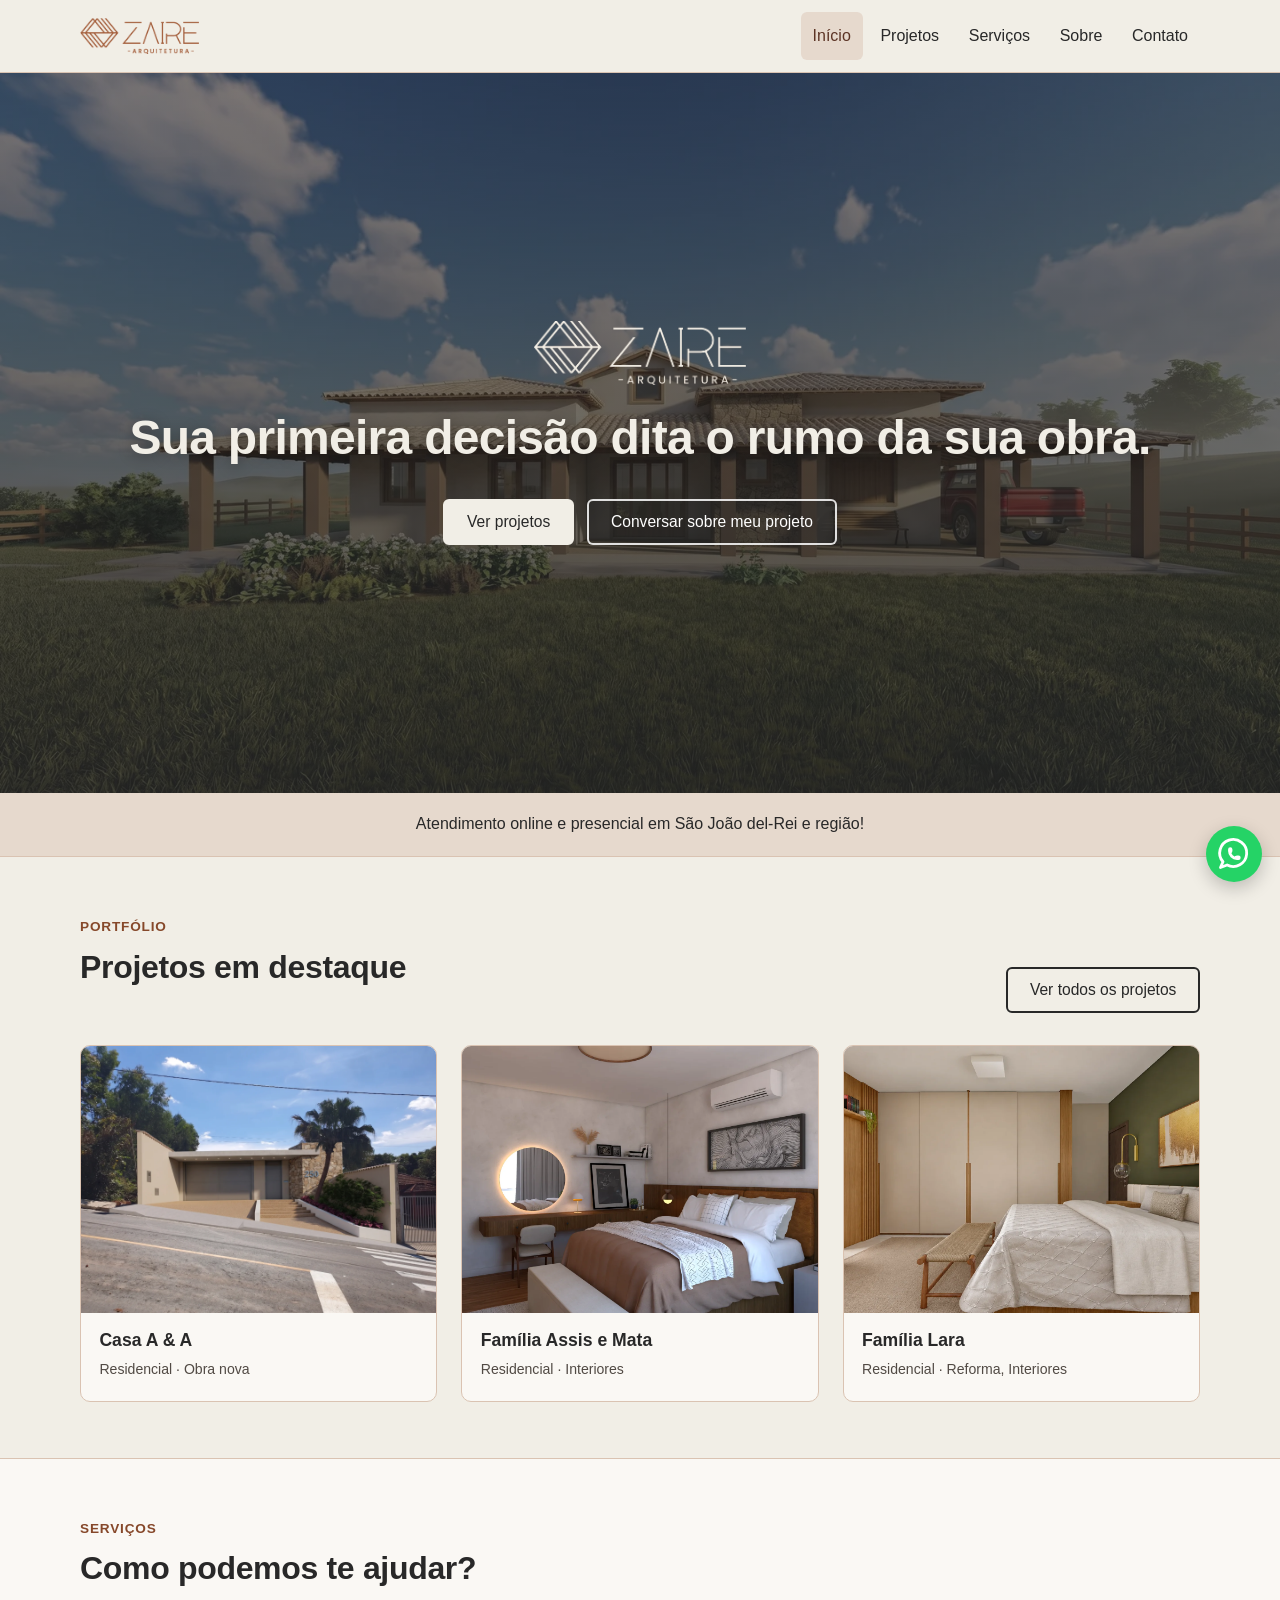
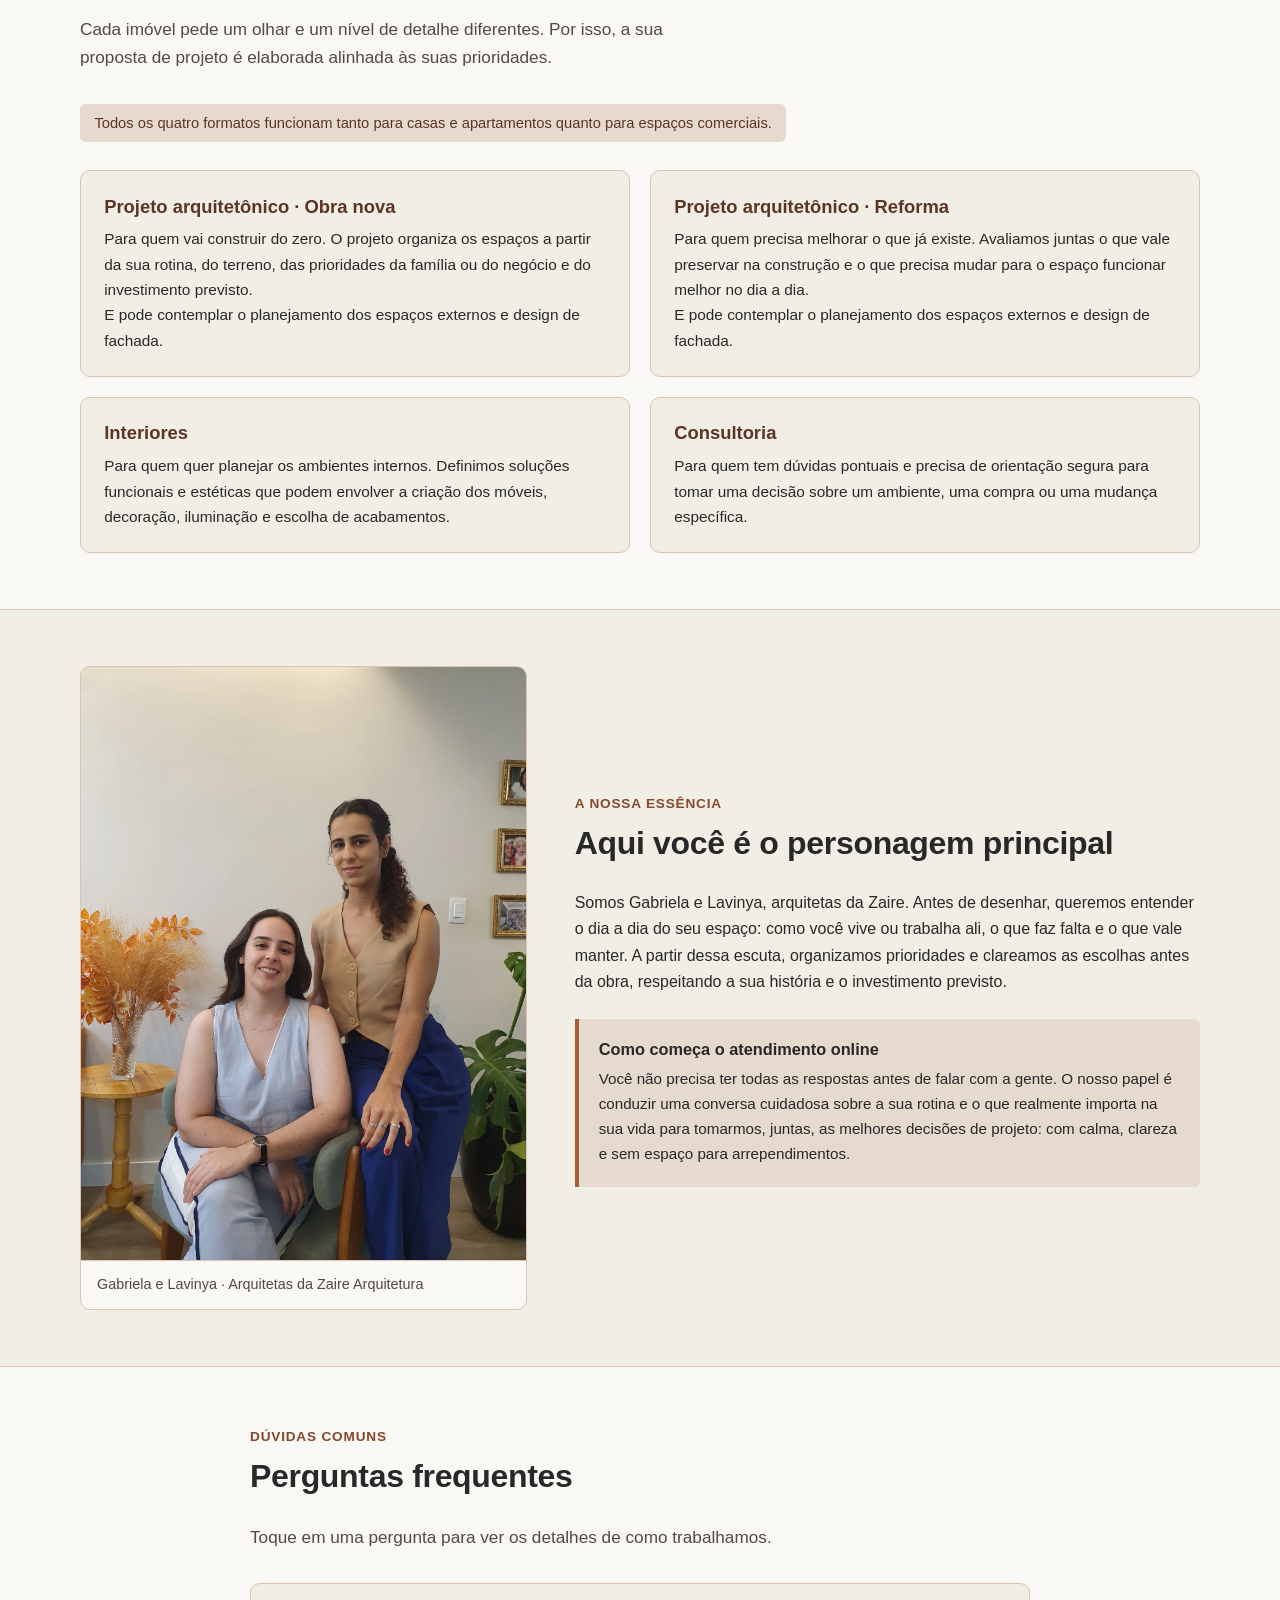
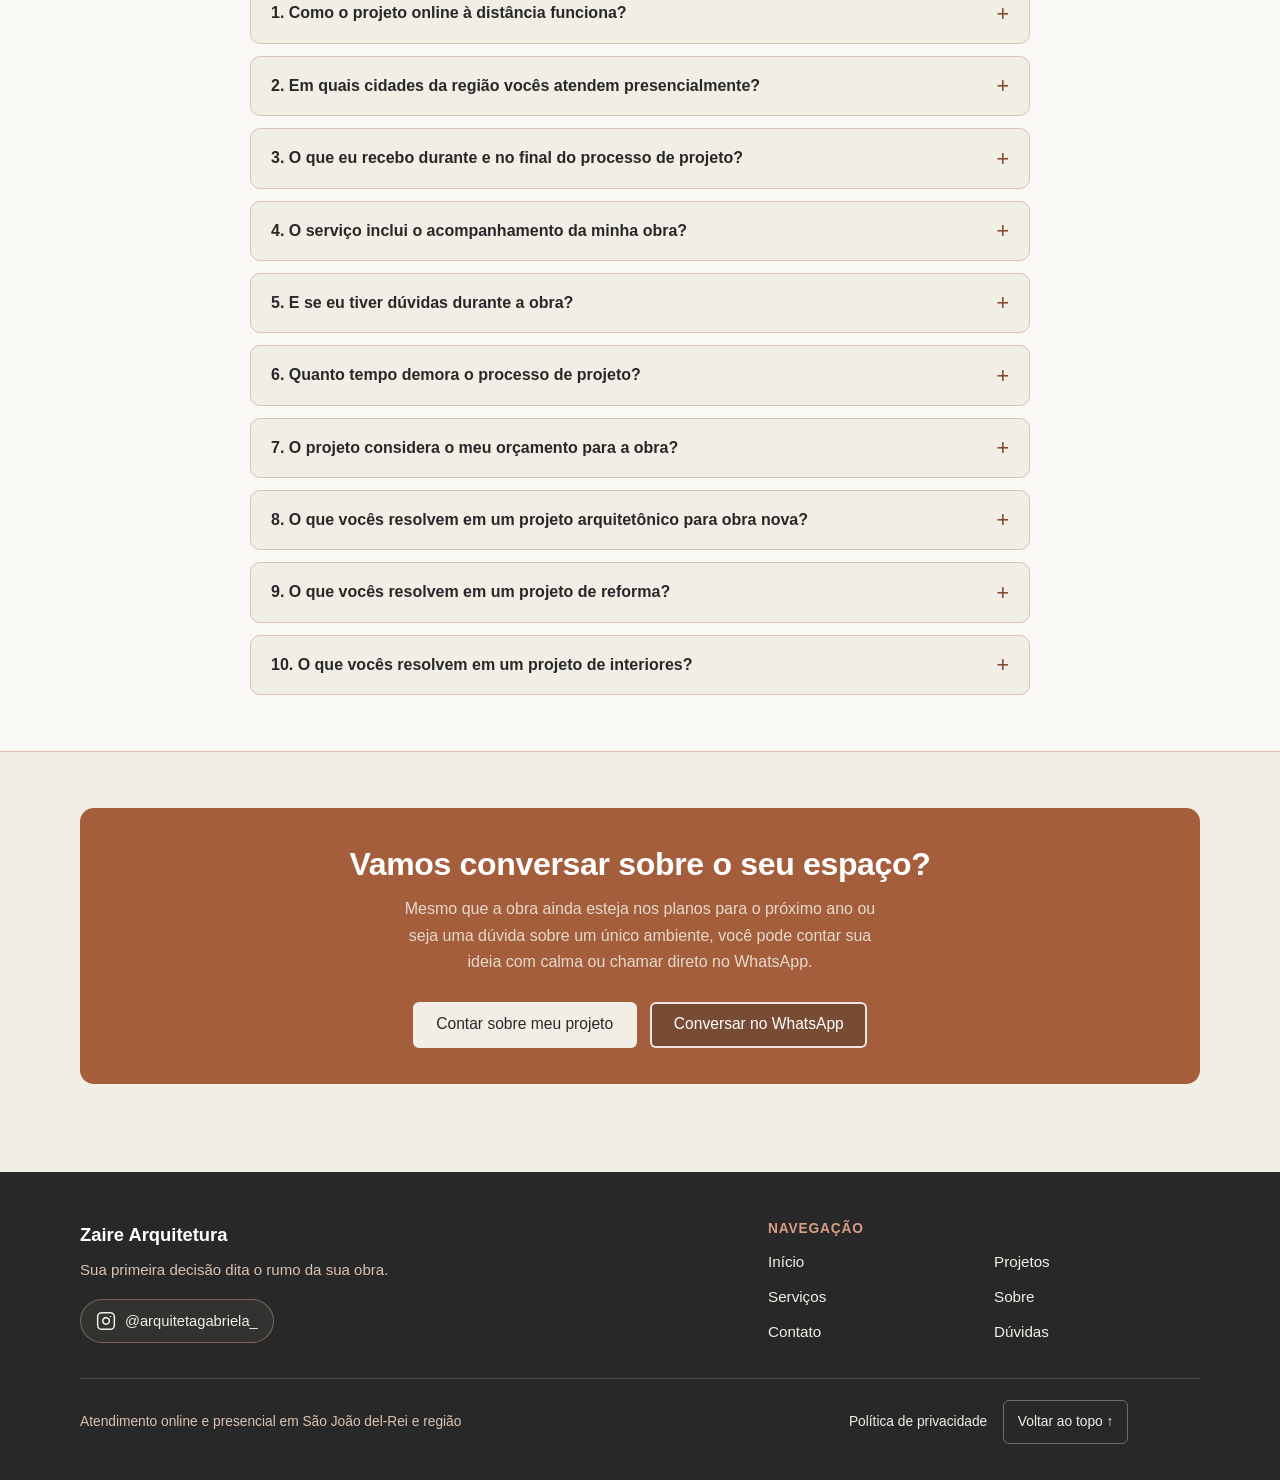
==== commit f7dfe3a7: "Adição do bloco de perguntas frequentes" ====
--- a/index.html
+++ b/index.html
@@ -171,7 +171,102 @@
       </div>
     </section>
 
-    <!-- 4. Convite para conversar -->
+    <!-- 4. Perguntas frequentes -->
+    <section id="duvidas" class="section section-alt" aria-labelledby="titulo-duvidas">
+      <div class="container faq-wrap">
+        <div class="section-header">
+          <span class="eyebrow">Dúvidas comuns</span>
+          <h2 id="titulo-duvidas">Perguntas frequentes</h2>
+          <p class="lead">Toque em uma pergunta para ver os detalhes de como trabalhamos.</p>
+        </div>
+
+        <div class="faq-list">
+          <details class="faq-item">
+            <summary>1. Como o projeto online à distância funciona?</summary>
+            <div class="faq-answer">
+              <p><strong>A base:</strong> tudo começa com a medição do espaço (para reformas e interiores) ou o levantamento planialtimétrico (para obras novas), além da localização exata do imóvel. Nós te orientamos passo a passo sobre como reunir essas informações para que o projeto seja desenvolvido com total precisão.</p>
+              <p><strong>A estrutura:</strong> todo o processo é sustentado pela tecnologia para que você se sinta acompanhado de perto. Conduzimos nossas reuniões por videochamada, mantemos comunicação direta e constante em um grupo exclusivo no WhatsApp e consultamos todas as legislações diretamente nos portais do seu município. Além disso, toda a documentação fica disponível online para você acessar ou enviar pelo celular a qualquer momento.</p>
+              <p><strong>As garantias:</strong> para que o resultado final corresponda exatamente às suas expectativas, você visualiza cada detalhe através de imagens realistas e imersões virtuais pelo espaço, podendo solicitar ajustes antes da etapa técnica. Também realizamos uma videochamada de apresentação diretamente com os responsáveis pela execução da sua obra para alinhar as soluções e tirar dúvidas — e toda a equipe recebe desenhos técnicos e imagens com medidas exatas e especificações completas de materiais.</p>
+            </div>
+          </details>
+
+          <details class="faq-item">
+            <summary>2. Em quais cidades da região vocês atendem presencialmente?</summary>
+            <div class="faq-answer">
+              <p>Nós estamos em São Tiago e São João del-Rei e atendemos em cidades vizinhas da região como Resende Costa, Ritápolis, Tiradentes, Coronel Xavier Chaves, Conceição da Barra de Minas, Barroso e Oliveira. Para todas as outras cidades e estados do Brasil, atendemos na modalidade 100% online.</p>
+            </div>
+          </details>
+
+          <details class="faq-item">
+            <summary>3. O que eu recebo durante e no final do processo de projeto?</summary>
+            <div class="faq-answer">
+              <p>Durante o processo, você acompanha a evolução através das nossas reuniões de alinhamento. A frequência e o conteúdo das reuniões dependem do tipo de projeto contratado e podem envolver: posicionamento do mobiliário, imagens realistas dos ambientes internos e/ou externos, incluindo a imersão virtual pelos espaços.</p>
+              <p>No final, você recebe o caderno técnico executivo organizado de forma facilitada para distribuir para os diferentes prestadores de serviço da sua obra, podendo incluir também listas de compras. Isso facilita a coleta de orçamentos, negociações e o andamento da obra.</p>
+            </div>
+          </details>
+
+          <details class="faq-item">
+            <summary>4. O serviço inclui o acompanhamento da minha obra?</summary>
+            <div class="faq-answer">
+              <p>A gestão e o acompanhamento presencial da obra são contratados à parte (disponíveis para atendimentos presenciais na nossa região). Fazemos essa separação para que você tenha liberdade de escolher o formato que melhor se adapta à sua necessidade e ao seu orçamento.</p>
+              <p>Isso porque o nosso próprio processo de projeto já foi desenhado para que você dependa muito menos de um acompanhamento contínuo no canteiro: entregamos alinhamentos prévios com a equipe de execução, um material técnico detalhado, imagens realistas e, principalmente, o acompanhamento online do início ao fim da obra: nós permanecemos disponíveis no WhatsApp em horário comercial durante toda a execução para tirar qualquer dúvida, seja sua ou dos prestadores de serviço, garantindo que a equipe tenha toda a clareza necessária para executar com segurança.</p>
+            </div>
+          </details>
+
+          <details class="faq-item">
+            <summary>5. E se eu tiver dúvidas durante a obra?</summary>
+            <div class="faq-answer">
+              <p>Você não fica desamparada(o)! Mesmo após a entrega final, oferecemos um canal direto de suporte para tirar dúvidas técnicas suas ou da sua equipe de execução sobre o que foi projetado (para obras iniciadas até um ano após a entrega do projeto). O nosso objetivo é garantir que o que planejamos juntos no papel saia exatamente como o esperado na vida real e possamos alinhar os ajustes necessários na obra sem prejuízos.</p>
+            </div>
+          </details>
+
+          <details class="faq-item">
+            <summary>6. Quanto tempo demora o processo de projeto?</summary>
+            <div class="faq-answer">
+              <p>O prazo varia de acordo com o tamanho, o nível de detalhamento e a complexidade do seu imóvel.</p>
+              <p>Em média, projetos residenciais para uma obra nova ou reforma de grande porte levam entre 2 e 4 meses, podendo se estender a depender do tempo de análise que você precisar para aprovar cada etapa com calma. Caso o escopo também inclua o projeto de acabamentos e interiores para mobiliário, esse prazo pode chegar ao dobro do tempo, mas as entregas podem ser segmentadas conforme a sua demanda, permitindo que a obra comece enquanto finalizamos os detalhes internos.</p>
+              <p>Em projetos exclusivos de interiores, o prazo se assemelha, podendo haver variações (para mais ou menos) conforme a quantidade de cômodos e o nível de detalhamento necessário.</p>
+            </div>
+          </details>
+
+          <details class="faq-item">
+            <summary>7. O projeto considera o meu orçamento para a obra?</summary>
+            <div class="faq-answer">
+              <p>Com certeza: esse é um dos pilares do nosso método. Nós construímos com você um planejamento de obra que vai muito além da entrega de uma planta.</p>
+              <p>Mapeamos a sua expectativa financeira desde o início e definimos uma matriz de prioridades, o que nos ajuda a tomar decisões coerentes e equilibradas entre bem-estar e custo-benefício. Nós não desenhamos soluções irreais para depois você descobrir na obra que a conta não fecha. Esse planejamento funciona para direcionar o seu investimento onde realmente importa, com o objetivo de minimizar desperdícios, retrabalhos e surpresas desagradáveis no meio do caminho.</p>
+            </div>
+          </details>
+
+          <details class="faq-item">
+            <summary>8. O que vocês resolvem em um projeto arquitetônico para obra nova?</summary>
+            <div class="faq-answer">
+              <p>Nós começamos resolvendo a implantação da casa no terreno a partir das condições físicas do lote: essas decisões podem impactar significativamente na economia da obra porque evitam gastos excessivos e desnecessários com movimentação de terra.</p>
+              <p>Na sequência, definimos toda a distribuição e o dimensionamento dos cômodos já prevendo o mobiliário necessário, os espaços de armazenamento da casa e o alinhamento com a sua rotina e com as condições climáticas do terreno (posição do sol e ventilação).</p>
+              <p>Na parte estética e técnica, o projeto resolve todo o design externo (volumetria, telhado, materiais e cores de fachada, além da especificação das portas e janelas externas), o posicionamento funcional da infraestrutura (padrão de energia, hidrômetro, caixa de correio e lixeira), o desenho das áreas externas (muros, portões, piscina, área de lazer e áreas de jardim) e a compatibilização técnica com o engenheiro estrutural, garantindo que toda a obra seja executada conforme o planejamento.</p>
+            </div>
+          </details>
+
+          <details class="faq-item">
+            <summary>9. O que vocês resolvem em um projeto de reforma?</summary>
+            <div class="faq-answer">
+              <p>Na reforma, o ponto de partida é o diagnóstico técnico e a análise de viabilidade da estrutura existente (processo amparado por um engenheiro civil), mapeando com precisão o que deve e pode ser demolido, o que será mantido e o que precisa ser construído. Para que essa decisão seja assertiva, estudamos a reorganização dos ambientes visando melhorar a circulação, as integrações necessárias, os espaços de armazenamento e o posicionamento do seu mobiliário. Além disso, compatibilizamos todo o projeto com a engenharia para garantir que a obra aconteça de forma organizada, segura e sem surpresas no meio do caminho.</p>
+              <p>De acordo com a sua necessidade, você também pode incluir etapas técnicas e estéticas no escopo do projeto, como o reposicionamento de pontos elétricos e hidráulicos, a escolha e especificação de novos acabamentos, pisos e esquadrias (portas e janelas), o design da fachada e das áreas externas, além do projeto luminotécnico e do design de mobiliário — que pode focar apenas nas áreas molhadas (bancadas e armários de cozinha, banheiros e lavanderia) ou abranger os móveis planejados dos demais cômodos da casa.</p>
+            </div>
+          </details>
+
+          <details class="faq-item">
+            <summary>10. O que vocês resolvem em um projeto de interiores?</summary>
+            <div class="faq-answer">
+              <p>O projeto de interiores existe para imprimir personalidade ao espaço, unindo beleza e funcionalidade para que a casa tenha a identidade de quem mora nela e funcione perfeitamente na rotina.</p>
+              <p>Por isso, nós não começamos simplesmente desenhando móveis. O ponto de partida é a curadoria estética e conceitual: analisamos os seus hábitos, o seu estilo de vida e as sensações que você deseja para cada ambiente, definindo a identidade visual do espaço. Depois de consolidar essa estética, avançamos para as minúcias técnicas, detalhando as divisões internas para armazenamento de acordo com o que você realmente guarda, a ergonomia no uso diário e a especificação técnica exata de cada material para que a execução seja precisa e dentro do seu orçamento.</p>
+              <p>De acordo com a situação e a necessidade do seu espaço, o escopo do projeto de interiores pode incluir: marcenaria e marmoraria (desenho completo dos móveis sob medida, com detalhamento das divisões internas de armazenamento e especificações de bancadas); forro e iluminação (desenho do forro e cálculos luminotécnicos para criar cenários funcionais de acordo com o uso dos espaços); acabamentos (escolha e especificação de pisos, revestimentos, tintas e papéis de parede) e o mobiliário solto e decoração (curadoria de móveis prontos como sofás, mesas e cadeiras, acompanhada de uma lista de compras organizada, além da especificação de tecidos, cortinas, tapetes e objetos decorativos).</p>
+            </div>
+          </details>
+        </div>
+      </div>
+    </section>
+
+    <!-- 5. Convite para conversar -->
     <section class="section" aria-labelledby="titulo-convite">
       <div class="container">
         <div class="cta-box">
@@ -220,6 +315,7 @@
             <li><a href="index.html#servicos">Serviços</a></li>
             <li><a href="index.html#sobre">Sobre</a></li>
             <li><a href="contato.html">Contato</a></li>
+            <li><a href="index.html#duvidas">Dúvidas</a></li>
           </ul>
         </div>
       </div>
--- a/assets/css/styles.css
+++ b/assets/css/styles.css
@@ -1165,6 +1165,77 @@
 .prose li {
   margin-bottom: 0.45rem;
 }
+
+/* ==========================================================================
+   Perguntas frequentes (FAQ em sanfona)
+   ========================================================================== */
+   .faq-wrap {
+    max-width: 820px;
+  }
+  
+  .faq-list {
+    display: flex;
+    flex-direction: column;
+    gap: 0.75rem;
+  }
+  
+  .faq-item {
+    background-color: var(--bg);
+    border: 1px solid var(--border);
+    border-radius: var(--radius-md);
+    transition: border-color 0.18s ease;
+  }
+  
+  .faq-item[open] {
+    border-color: var(--cinnamon);
+  }
+  
+  .faq-item summary {
+    list-style: none;
+    display: flex;
+    align-items: center;
+    justify-content: space-between;
+    gap: 1rem;
+    min-height: 54px;
+    padding: 1rem 1.25rem;
+    font-weight: 600;
+    font-size: 1rem;
+    color: var(--shadow-grey);
+    cursor: pointer;
+  }
+  
+  .faq-item summary::-webkit-details-marker {
+    display: none;
+  }
+  
+  .faq-item summary::after {
+    content: "+";
+    flex-shrink: 0;
+    font-size: 1.35rem;
+    font-weight: 500;
+    line-height: 1;
+    color: var(--cinnamon-dark);
+  }
+  
+  .faq-item[open] summary::after {
+    content: "−";
+  }
+  
+  .faq-item summary:hover {
+    color: var(--espresso);
+  }
+  
+  .faq-answer {
+    padding: 0 1.25rem 1.25rem;
+    border-top: 1px solid var(--border);
+    padding-top: 1rem;
+    color: var(--text);
+    font-size: 0.96rem;
+  }
+  
+  .faq-answer p:last-child {
+    margin-bottom: 0;
+  }
 
 /* ==========================================================================
    Rodapé e Botão Flutuante do WhatsApp
